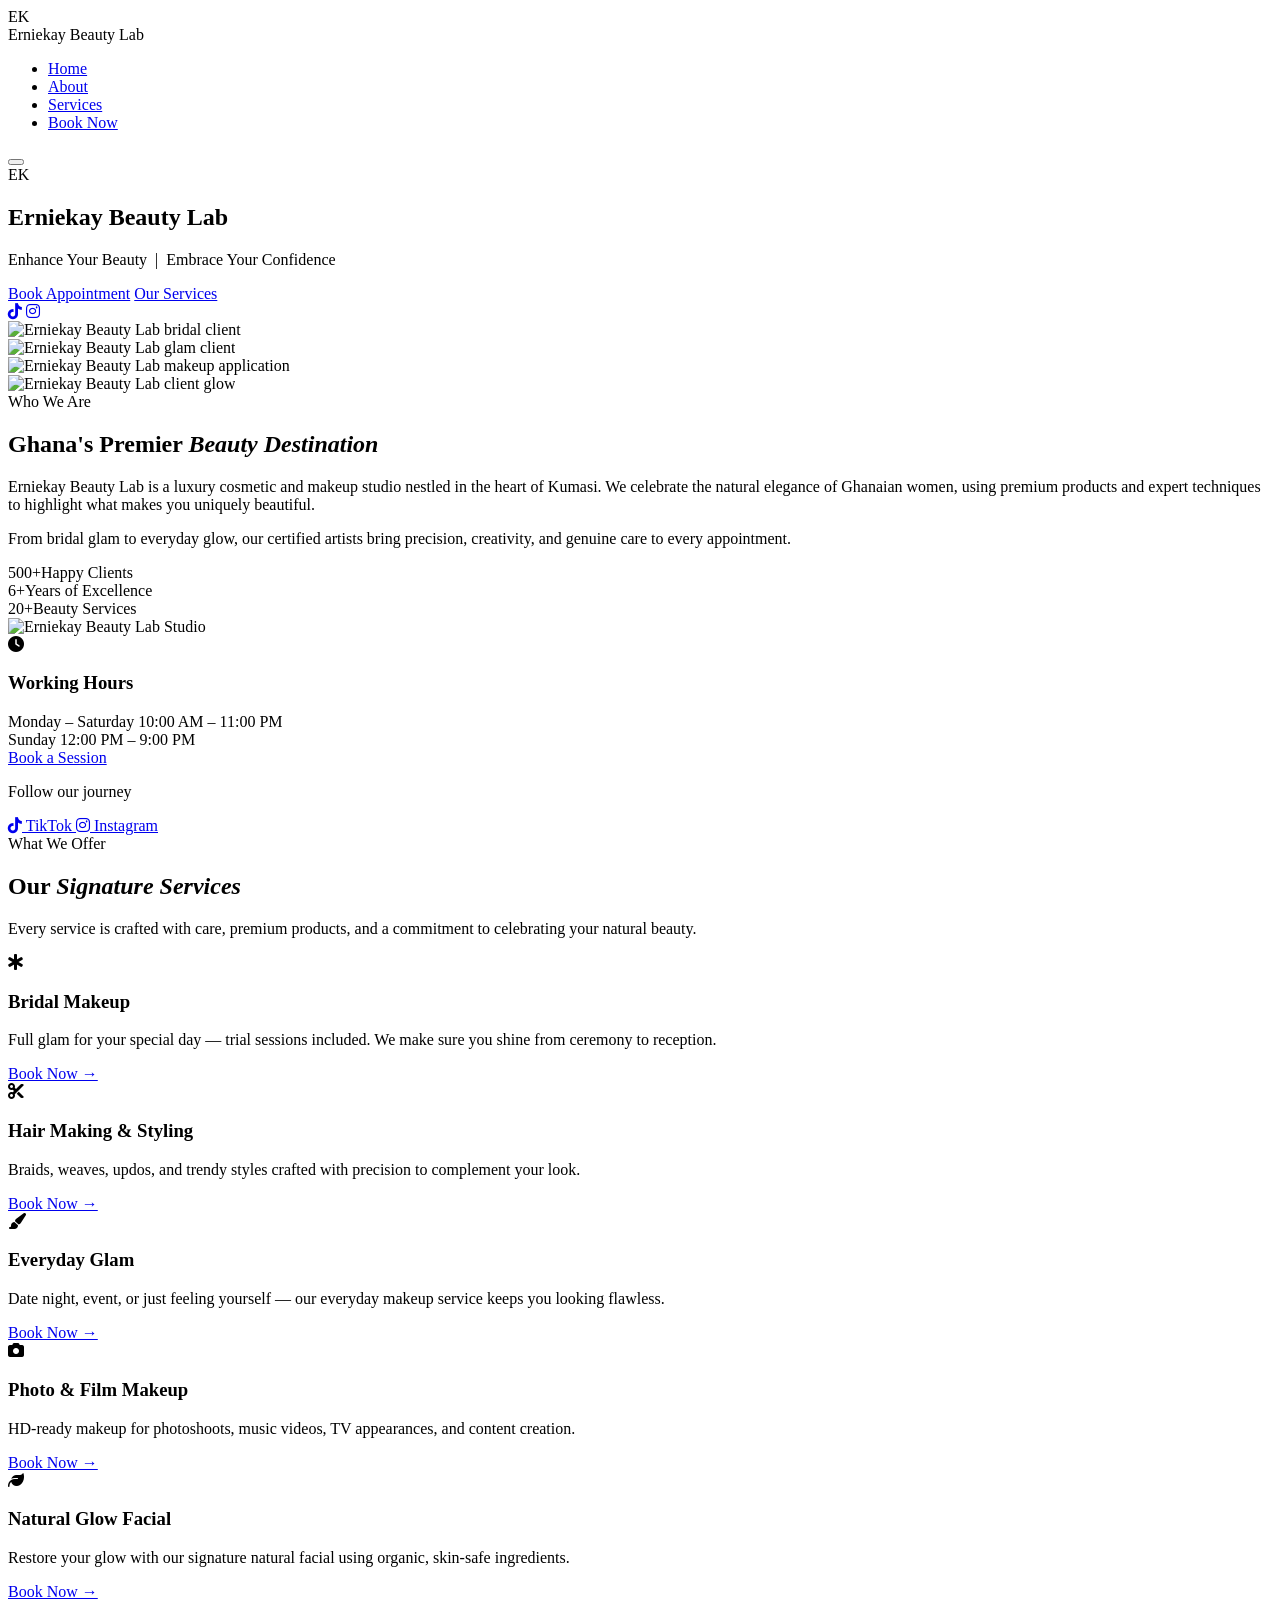
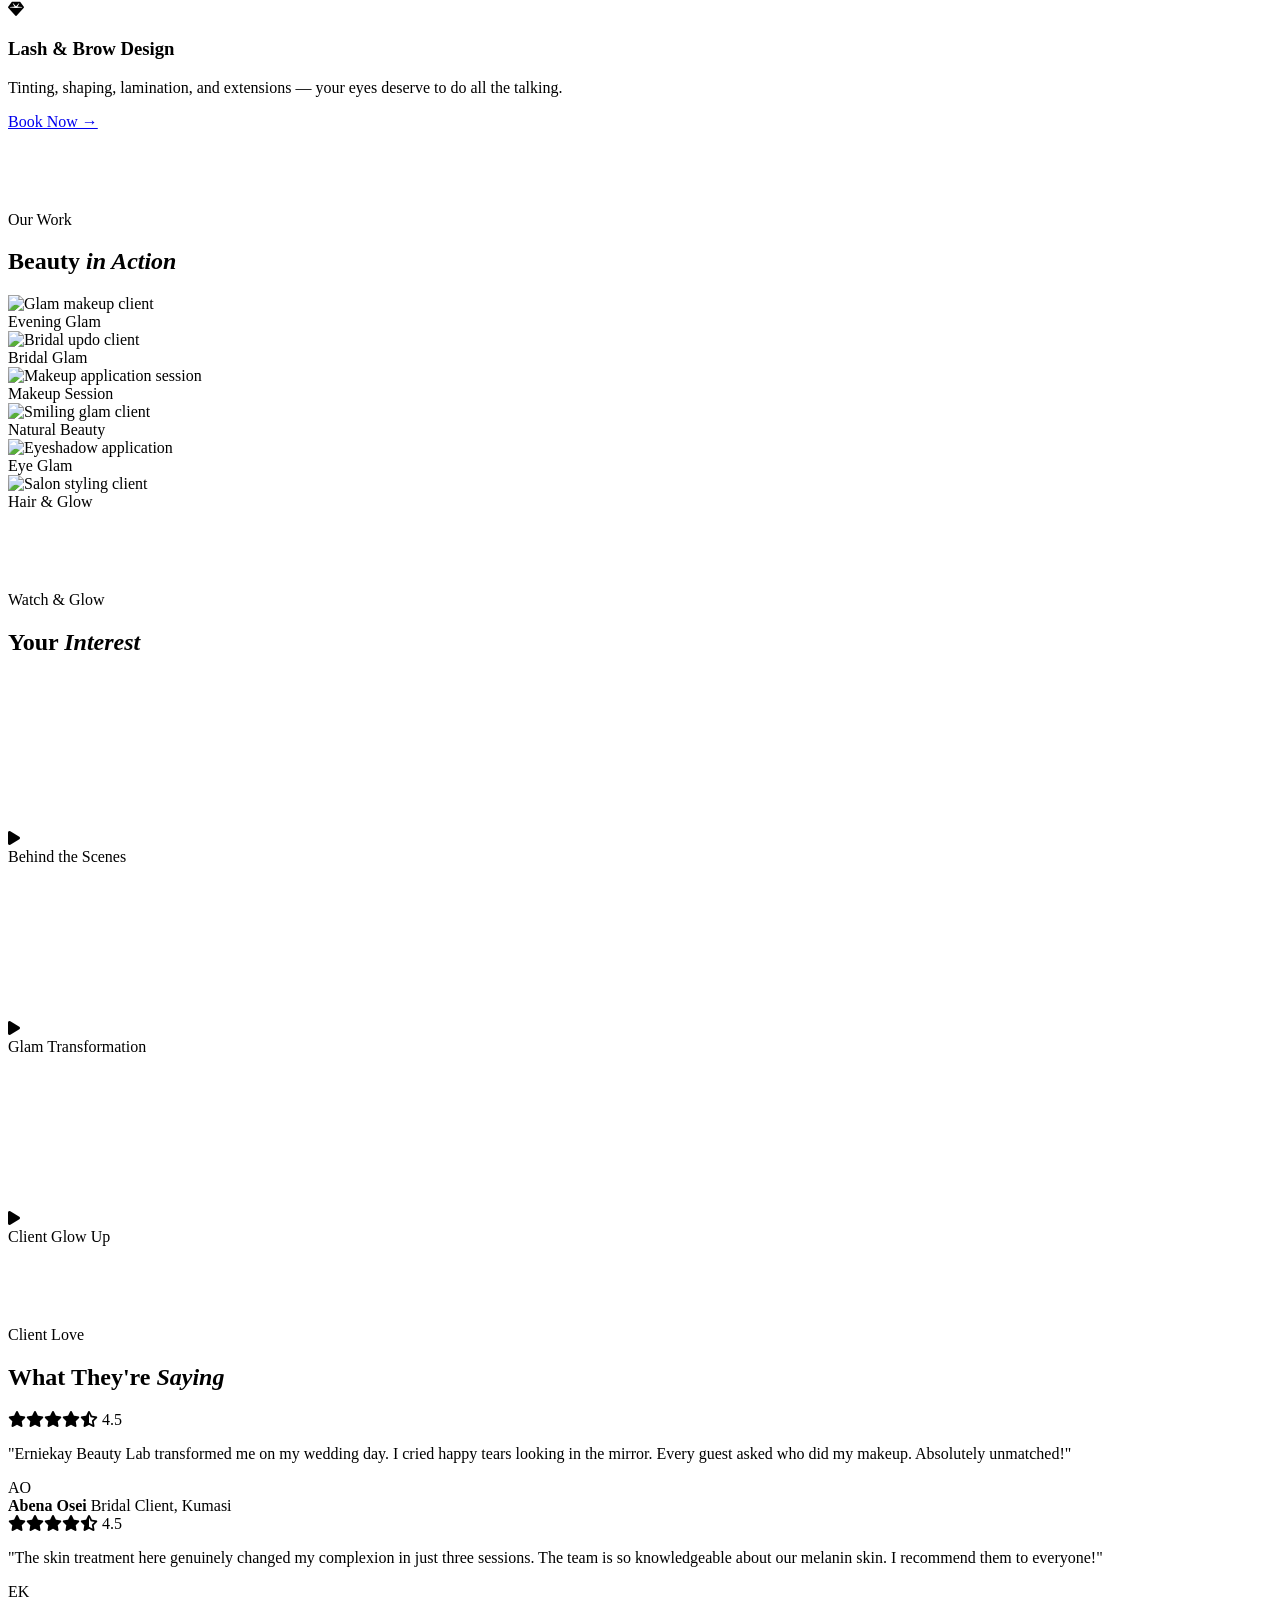
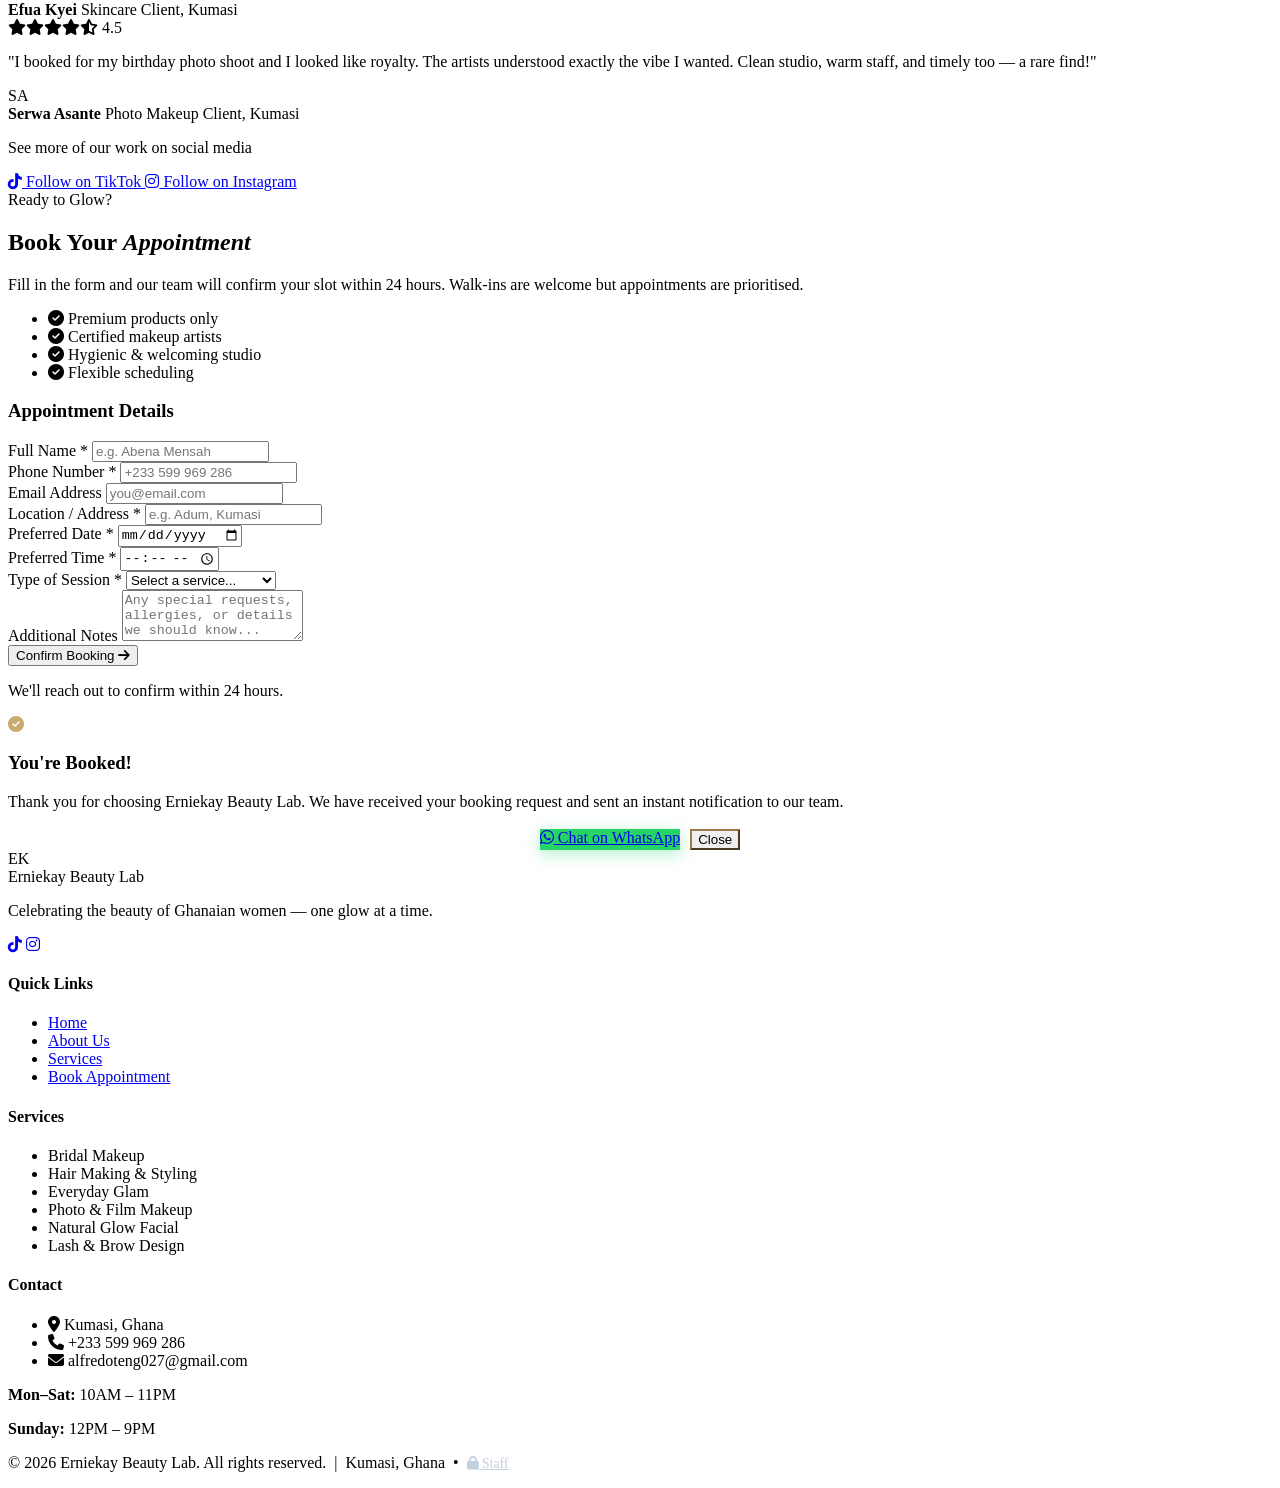
==== index.html @ 1c2215ff "Add index.html" ====
<!DOCTYPE html>
<html lang="en">
<head>
  <meta charset="UTF-8" />
  <meta name="viewport" content="width=device-width, initial-scale=1.0"/>
  <title>Erniekay Beauty Lab – Kumasi, Ghana</title>
  <link rel="stylesheet" href="style.css?v=2.0"/>
  <link href="https://fonts.googleapis.com/css2?family=Cormorant+Garamond:ital,wght@0,300;0,400;0,600;1,300;1,400&family=DM+Sans:wght@300;400;500&family=Playfair+Display:ital,wght@0,700;1,600&display=swap" rel="stylesheet"/>
  <link rel="stylesheet" href="https://cdnjs.cloudflare.com/ajax/libs/font-awesome/6.5.0/css/all.min.css"/>
</head>
<body>

<!-- ===== NAV ===== -->
<nav class="navbar" id="navbar">
  <div class="nav-logo">
    <div class="logo-mark">
      <div class="pb-logo-sm">
        <div class="pb-leaves-sm">
          <span class="leaf-sm l1"></span>
          <span class="leaf-sm l2"></span>
          <span class="leaf-sm l3"></span>
        </div>
        <div class="pb-letters-sm">
          <span class="pb-p">E</span><span class="pb-b">K</span>
        </div>
      </div>
    </div>
    <span>Erniekay Beauty Lab</span>
  </div>
  <ul class="nav-links">
    <li><a href="#home" class="nav-link active">Home</a></li>
    <li><a href="#about" class="nav-link">About</a></li>
    <li><a href="#services" class="nav-link">Services</a></li>
    <li><a href="#booking" class="nav-link nav-cta">Book Now</a></li>
  </ul>
  <button class="hamburger" id="hamburger" aria-label="Menu">
    <span></span><span></span><span></span>
  </button>
</nav>

<!-- ===== HOME ===== -->
<section class="hero" id="home">
  <div class="hero-bg-shapes">
    <div class="shape shape1"></div>
    <div class="shape shape2"></div>
    <div class="shape shape3"></div>
  </div>
  <div class="hero-content">
    <div class="hero-logo-block">
      <div class="hero-logo-mark">
        <div class="pb-logo-lg">
          <div class="pb-leaves-lg">
            <span class="leaf-lg l1"></span>
            <span class="leaf-lg l2"></span>
            <span class="leaf-lg l3"></span>
          </div>
          <div class="pb-letters-lg">
            <span class="pb-p-lg">E</span><span class="pb-b-lg">K</span>
          </div>
        </div>
      </div>
      <h1 class="hero-title">Erniekay Beauty Lab</h1>
      <p class="hero-tagline">Enhance Your Beauty &nbsp;|&nbsp; Embrace Your Confidence</p>
    </div>
    <div class="hero-actions">
      <a href="#booking" class="btn-primary">Book Appointment</a>
      <a href="#services" class="btn-outline">Our Services</a>
    </div>
    <div class="hero-social">
      <a href="https://www.tiktok.com/@erniekay_splendor" target="_blank" class="social-icon" aria-label="TikTok"><i class="fab fa-tiktok"></i></a>
      <a href="https://www.instagram.com/erniekay_splendor/" target="_blank" class="social-icon" aria-label="Instagram"><i class="fab fa-instagram"></i></a>
    </div>
  </div>

  <!-- Women Gallery Strip -->
  <div class="hero-gallery">
    <div class="gallery-item g1">
      <img src="images/hero1.jpg" alt="Erniekay Beauty Lab bridal client"/>
      <div class="gallery-glow"></div>
    </div>
    <div class="gallery-item g2">
      <img src="images/hero4.jpg" alt="Erniekay Beauty Lab glam client"/>
      <div class="gallery-glow"></div>
    </div>
    <div class="gallery-item g3">
      <img src="images/hero2.jpg" alt="Erniekay Beauty Lab makeup application"/>
      <div class="gallery-glow"></div>
    </div>
    <div class="gallery-item g4">
      <img src="images/hero3.jpg" alt="Erniekay Beauty Lab client glow"/>
      <div class="gallery-glow"></div>
    </div>
  </div>
</section>

<!-- ===== ABOUT INTRO STRIP ===== -->
<section class="about-strip" id="about">
  <div class="container">
    <div class="about-grid">
      <div class="about-text">
        <span class="eyebrow">Who We Are</span>
        <h2>Ghana's Premier <em>Beauty Destination</em></h2>
        <p>Erniekay Beauty Lab is a luxury cosmetic and makeup studio nestled in the heart of Kumasi. We celebrate the natural elegance of Ghanaian women, using premium products and expert techniques to highlight what makes you uniquely beautiful.</p>
        <p>From bridal glam to everyday glow, our certified artists bring precision, creativity, and genuine care to every appointment.</p>
        <div class="about-stats">
          <div class="stat"><span class="stat-num">500+</span><span class="stat-label">Happy Clients</span></div>
          <div class="stat"><span class="stat-num">6+</span><span class="stat-label">Years of Excellence</span></div>
          <div class="stat"><span class="stat-num">20+</span><span class="stat-label">Beauty Services</span></div>
        </div>
      </div>
      <div class="about-image-col">
        <div class="about-img-wrap">
          <img src="images/about-studio.jpg" alt="Erniekay Beauty Lab Studio"/>
          <div class="about-img-accent"></div>
        </div>
      </div>
    </div>

    <!-- Working Hours -->
    <div class="hours-card">
      <div class="hours-icon"><i class="fas fa-clock"></i></div>
      <h3>Working Hours</h3>
      <div class="hours-grid">
        <div class="hours-row">
          <span class="day">Monday – Saturday</span>
          <span class="dots"></span>
          <span class="time">10:00 AM – 11:00 PM</span>
        </div>
        <div class="hours-row">
          <span class="day">Sunday</span>
          <span class="dots"></span>
          <span class="time">12:00 PM – 9:00 PM</span>
        </div>
      </div>
      <a href="#booking" class="btn-primary">Book a Session</a>
    </div>

    <!-- Social Media About -->
    <div class="social-about">
      <p>Follow our journey</p>
      <div class="social-links-about">
        <a href="https://www.tiktok.com/@erniekay_splendor" target="_blank" class="social-pill tiktok">
          <i class="fab fa-tiktok"></i> TikTok
        </a>
        <a href="https://www.instagram.com/erniekay_splendor/" target="_blank" class="social-pill instagram">
          <i class="fab fa-instagram"></i> Instagram
        </a>
      </div>
    </div>
  </div>
</section>

<!-- ===== SERVICES ===== -->
<section class="services-section" id="services">
  <div class="container">
    <div class="section-header">
      <span class="eyebrow">What We Offer</span>
      <h2>Our <em>Signature Services</em></h2>
      <p>Every service is crafted with care, premium products, and a commitment to celebrating your natural beauty.</p>
    </div>

    <div class="services-grid">
      <div class="service-card">
        <div class="service-icon"><i class="fas fa-star-of-life"></i></div>
        <h3>Bridal Makeup</h3>
        <p>Full glam for your special day — trial sessions included. We make sure you shine from ceremony to reception.</p>
        <a href="#booking" class="service-link">Book Now →</a>
      </div>
      <div class="service-card">
        <div class="service-icon"><i class="fas fa-cut"></i></div>
        <h3>Hair Making & Styling</h3>
        <p>Braids, weaves, updos, and trendy styles crafted with precision to complement your look.</p>
        <a href="#booking" class="service-link">Book Now →</a>
      </div>
      <div class="service-card">
        <div class="service-icon"><i class="fas fa-paint-brush"></i></div>
        <h3>Everyday Glam</h3>
        <p>Date night, event, or just feeling yourself — our everyday makeup service keeps you looking flawless.</p>
        <a href="#booking" class="service-link">Book Now →</a>
      </div>
      <div class="service-card">
        <div class="service-icon"><i class="fas fa-camera"></i></div>
        <h3>Photo & Film Makeup</h3>
        <p>HD-ready makeup for photoshoots, music videos, TV appearances, and content creation.</p>
        <a href="#booking" class="service-link">Book Now →</a>
      </div>
      <div class="service-card">
        <div class="service-icon"><i class="fas fa-leaf"></i></div>
        <h3>Natural Glow Facial</h3>
        <p>Restore your glow with our signature natural facial using organic, skin-safe ingredients.</p>
        <a href="#booking" class="service-link">Book Now →</a>
      </div>
      <div class="service-card">
        <div class="service-icon"><i class="fas fa-gem"></i></div>
        <h3>Lash & Brow Design</h3>
        <p>Tinting, shaping, lamination, and extensions — your eyes deserve to do all the talking.</p>
        <a href="#booking" class="service-link">Book Now →</a>
      </div>
    </div>

    <!-- Gallery -->
    <div class="section-header" style="margin-top:80px">
      <span class="eyebrow">Our Work</span>
      <h2>Beauty <em>in Action</em></h2>
    </div>
    <div class="gallery-grid">
      <div class="gallery-card">
        <img src="images/gallery1.jpg" alt="Glam makeup client"/>
        <div class="gallery-overlay"><span>Evening Glam</span></div>
      </div>
      <div class="gallery-card">
        <img src="images/gallery2.jpg" alt="Bridal updo client"/>
        <div class="gallery-overlay"><span>Bridal Glam</span></div>
      </div>
      <div class="gallery-card">
        <img src="images/gallery3.jpg" alt="Makeup application session"/>
        <div class="gallery-overlay"><span>Makeup Session</span></div>
      </div>
      <div class="gallery-card">
        <img src="images/gallery4.jpg" alt="Smiling glam client"/>
        <div class="gallery-overlay"><span>Natural Beauty</span></div>
      </div>
      <div class="gallery-card">
        <img src="images/gallery5.jpg" alt="Eyeshadow application"/>
        <div class="gallery-overlay"><span>Eye Glam</span></div>
      </div>
      <div class="gallery-card">
        <img src="images/gallery6.jpg" alt="Salon styling client"/>
        <div class="gallery-overlay"><span>Hair & Glow</span></div>
      </div>
    </div>

    <!-- Video Gallery -->
    <div class="section-header" style="margin-top:80px">
      <span class="eyebrow">Watch & Glow</span>
      <h2>Your <em>Interest</em></h2>
    </div>
    <div class="video-gallery-grid">
      <div class="gallery-card gallery-video-card">
        <video src="videos/video1.mp4" muted loop playsinline preload="metadata"></video>
        <div class="play-button"><i class="fas fa-play"></i></div>
        <div class="gallery-overlay"><span>Behind the Scenes</span></div>
      </div>
      <div class="gallery-card gallery-video-card">
        <video src="videos/video2.mp4" muted loop playsinline preload="metadata"></video>
        <div class="play-button"><i class="fas fa-play"></i></div>
        <div class="gallery-overlay"><span>Glam Transformation</span></div>
      </div>
      <div class="gallery-card gallery-video-card">
        <video src="videos/video3.mp4" muted loop playsinline preload="metadata"></video>
        <div class="play-button"><i class="fas fa-play"></i></div>
        <div class="gallery-overlay"><span>Client Glow Up</span></div>
      </div>
    </div>


    <!-- Reviews -->
    <div class="section-header" style="margin-top:80px">
      <span class="eyebrow">Client Love</span>
      <h2>What They're <em>Saying</em></h2>
    </div>
    <div class="reviews-grid">
      <div class="review-card">
        <div class="review-stars">
          <i class="fas fa-star"></i><i class="fas fa-star"></i><i class="fas fa-star"></i><i class="fas fa-star"></i><i class="fas fa-star-half-alt"></i>
          <span class="rating-num">4.5</span>
        </div>
        <p class="review-text">"Erniekay Beauty Lab transformed me on my wedding day. I cried happy tears looking in the mirror. Every guest asked who did my makeup. Absolutely unmatched!"</p>
        <div class="reviewer">
          <div class="reviewer-avatar">AO</div>
          <div>
            <strong>Abena Osei</strong>
            <span>Bridal Client, Kumasi</span>
          </div>
        </div>
      </div>
      <div class="review-card">
        <div class="review-stars">
          <i class="fas fa-star"></i><i class="fas fa-star"></i><i class="fas fa-star"></i><i class="fas fa-star"></i><i class="fas fa-star-half-alt"></i>
          <span class="rating-num">4.5</span>
        </div>
        <p class="review-text">"The skin treatment here genuinely changed my complexion in just three sessions. The team is so knowledgeable about our melanin skin. I recommend them to everyone!"</p>
        <div class="reviewer">
          <div class="reviewer-avatar">EK</div>
          <div>
            <strong>Efua Kyei</strong>
            <span>Skincare Client, Kumasi</span>
          </div>
        </div>
      </div>
      <div class="review-card">
        <div class="review-stars">
          <i class="fas fa-star"></i><i class="fas fa-star"></i><i class="fas fa-star"></i><i class="fas fa-star"></i><i class="fas fa-star-half-alt"></i>
          <span class="rating-num">4.5</span>
        </div>
        <p class="review-text">"I booked for my birthday photo shoot and I looked like royalty. The artists understood exactly the vibe I wanted. Clean studio, warm staff, and timely too — a rare find!"</p>
        <div class="reviewer">
          <div class="reviewer-avatar">SA</div>
          <div>
            <strong>Serwa Asante</strong>
            <span>Photo Makeup Client, Kumasi</span>
          </div>
        </div>
      </div>
    </div>

    <!-- Social CTA in services -->
    <div class="services-social-cta">
      <p>See more of our work on social media</p>
      <div class="social-links-about">
        <a href="https://www.tiktok.com/@erniekay_splendor" target="_blank" class="social-pill tiktok">
          <i class="fab fa-tiktok"></i> Follow on TikTok
        </a>
        <a href="https://www.instagram.com/erniekay_splendor/" target="_blank" class="social-pill instagram">
          <i class="fab fa-instagram"></i> Follow on Instagram
        </a>
      </div>
    </div>
  </div>
</section>

<!-- ===== BOOKING ===== -->
<section class="booking-section" id="booking">
  <div class="container">
    <div class="booking-wrap">
      <div class="booking-info">
        <span class="eyebrow light">Ready to Glow?</span>
        <h2>Book Your <em>Appointment</em></h2>
        <p>Fill in the form and our team will confirm your slot within 24 hours. Walk-ins are welcome but appointments are prioritised.</p>
        <ul class="booking-perks">
          <li><i class="fas fa-check-circle"></i> Premium products only</li>
          <li><i class="fas fa-check-circle"></i> Certified makeup artists</li>
          <li><i class="fas fa-check-circle"></i> Hygienic & welcoming studio</li>
          <li><i class="fas fa-check-circle"></i> Flexible scheduling</li>
        </ul>
      </div>
      <form class="booking-form" id="bookingForm">
        <h3>Appointment Details</h3>

        <div class="form-group">
          <label for="fullName">Full Name <span class="req">*</span></label>
          <input type="text" id="fullName" name="fullName" placeholder="e.g. Abena Mensah" required/>
        </div>

        <div class="form-row">
          <div class="form-group">
            <label for="phone">Phone Number <span class="req">*</span></label>
            <input type="tel" id="phone" name="phone" placeholder="+233 599 969 286" required/>
          </div>
          <div class="form-group">
            <label for="email">Email Address</label>
            <input type="email" id="email" name="email" placeholder="you@email.com"/>
          </div>
        </div>

        <div class="form-group">
          <label for="address">Location / Address <span class="req">*</span></label>
          <input type="text" id="address" name="address" placeholder="e.g. Adum, Kumasi" required/>
        </div>

        <div class="form-row">
          <div class="form-group">
            <label for="date">Preferred Date <span class="req">*</span></label>
            <input type="date" id="date" name="date" required/>
          </div>
          <div class="form-group">
            <label for="time">Preferred Time <span class="req">*</span></label>
            <input type="time" id="time" name="time" required/>
          </div>
        </div>

        <div class="form-group">
          <label for="session">Type of Session <span class="req">*</span></label>
          <select id="session" name="session" required>
            <option value="" disabled selected>Select a service...</option>
            <option value="bridal">Bridal Makeup</option>
            <option value="hair">Hair Making & Styling</option>
            <option value="everyday">Everyday Glam</option>
            <option value="photo">Photo & Film Makeup</option>
            <option value="natural">Natural Glow Facial</option>
            <option value="lash">Lash & Brow Design</option>
            <option value="other">Other / Consultation</option>
          </select>
        </div>

        <div class="form-group">
          <label for="notes">Additional Notes</label>
          <textarea id="notes" name="notes" rows="3" placeholder="Any special requests, allergies, or details we should know..."></textarea>
        </div>

        <button type="submit" class="btn-primary full-width">Confirm Booking <i class="fas fa-arrow-right"></i></button>
        <p class="form-note">We'll reach out to confirm within 24 hours.</p>
      </form>
    </div>
  </div>
</section>

<!-- ===== SUCCESS MODAL ===== -->
<div class="modal-overlay" id="modalOverlay">
  <div class="modal">
    <div class="modal-icon"><i class="fas fa-check-circle" style="color: #C9A96E;"></i></div>
    <h3>You're Booked!</h3>
    <p id="modalBookingMsg">Thank you for choosing Erniekay Beauty Lab. We have received your booking request and sent an instant notification to our team.</p>
    <div id="modalBookingDetails" style="background: rgba(201,169,110,0.1); border: 1px solid rgba(201,169,110,0.3); border-radius: 8px; padding: 12px; margin: 16px 0; font-size: 0.88rem; text-align: left; display: none;"></div>
    <div style="display: flex; gap: 10px; justify-content: center; flex-wrap: wrap; margin-top: 18px;">
      <a id="modalWhatsAppBtn" href="#" target="_blank" class="btn-primary" style="background: #25D366; box-shadow: 0 4px 16px rgba(37,211,102,0.35);">
        <i class="fab fa-whatsapp"></i> Chat on WhatsApp
      </a>
      <button class="btn-outline" onclick="closeModal()" style="border-color: #A0784A; color: var(--dark);">Close</button>
    </div>
  </div>
</div>

<!-- ===== FOOTER ===== -->
<footer class="footer">
  <div class="container">
    <div class="footer-grid">
      <div class="footer-brand">
        <div class="footer-logo">
          <div class="pb-logo-sm pb-logo-footer">
            <div class="pb-leaves-sm">
              <span class="leaf-sm l1"></span>
              <span class="leaf-sm l2"></span>
              <span class="leaf-sm l3"></span>
            </div>
            <div class="pb-letters-sm">
              <span class="pb-p">E</span><span class="pb-b">K</span>
            </div>
          </div>
          <span>Erniekay Beauty Lab</span>
        </div>
        <p>Celebrating the beauty of Ghanaian women — one glow at a time.</p>
        <div class="footer-social">
          <a href="https://www.tiktok.com/@erniekay_splendor" target="_blank" aria-label="TikTok"><i class="fab fa-tiktok"></i></a>
          <a href="https://www.instagram.com/erniekay_splendor/" target="_blank" aria-label="Instagram"><i class="fab fa-instagram"></i></a>
        </div>
      </div>
      <div class="footer-col">
        <h4>Quick Links</h4>
        <ul>
          <li><a href="#home">Home</a></li>
          <li><a href="#about">About Us</a></li>
          <li><a href="#services">Services</a></li>
          <li><a href="#booking">Book Appointment</a></li>
        </ul>
      </div>
      <div class="footer-col">
        <h4>Services</h4>
        <ul>
          <li>Bridal Makeup</li>
          <li>Hair Making & Styling</li>
          <li>Everyday Glam</li>
          <li>Photo & Film Makeup</li>
          <li>Natural Glow Facial</li>
          <li>Lash & Brow Design</li>
        </ul>
      </div>
      <div class="footer-col">
        <h4>Contact</h4>
        <ul>
          <li><i class="fas fa-map-marker-alt"></i> Kumasi, Ghana</li>
          <li><i class="fas fa-phone"></i> +233 599 969 286</li>
          <li><i class="fas fa-envelope"></i> alfredoteng027@gmail.com</li>
        </ul>
        <div class="footer-hours">
          <p><strong>Mon–Sat:</strong> 10AM – 11PM</p>
          <p><strong>Sunday:</strong> 12PM – 9PM</p>
        </div>
      </div>
    </div>
    <div class="footer-bottom">
      <p>
        &copy; <span id="currentYear">2026</span> Erniekay Beauty Lab. All rights reserved. &nbsp;|&nbsp; Kumasi, Ghana
        &nbsp;&bull;&nbsp; <a href="admin.html" title="Staff Portal" style="color: #9BB0C7; opacity: 0.6; transition: opacity 0.2s; font-size: 0.85em;"><i class="fas fa-lock"></i> Staff</a>
      </p>
    </div>
  </div>
</footer>

<script src="script.js?v=2.0"></script>
</body>
</html>
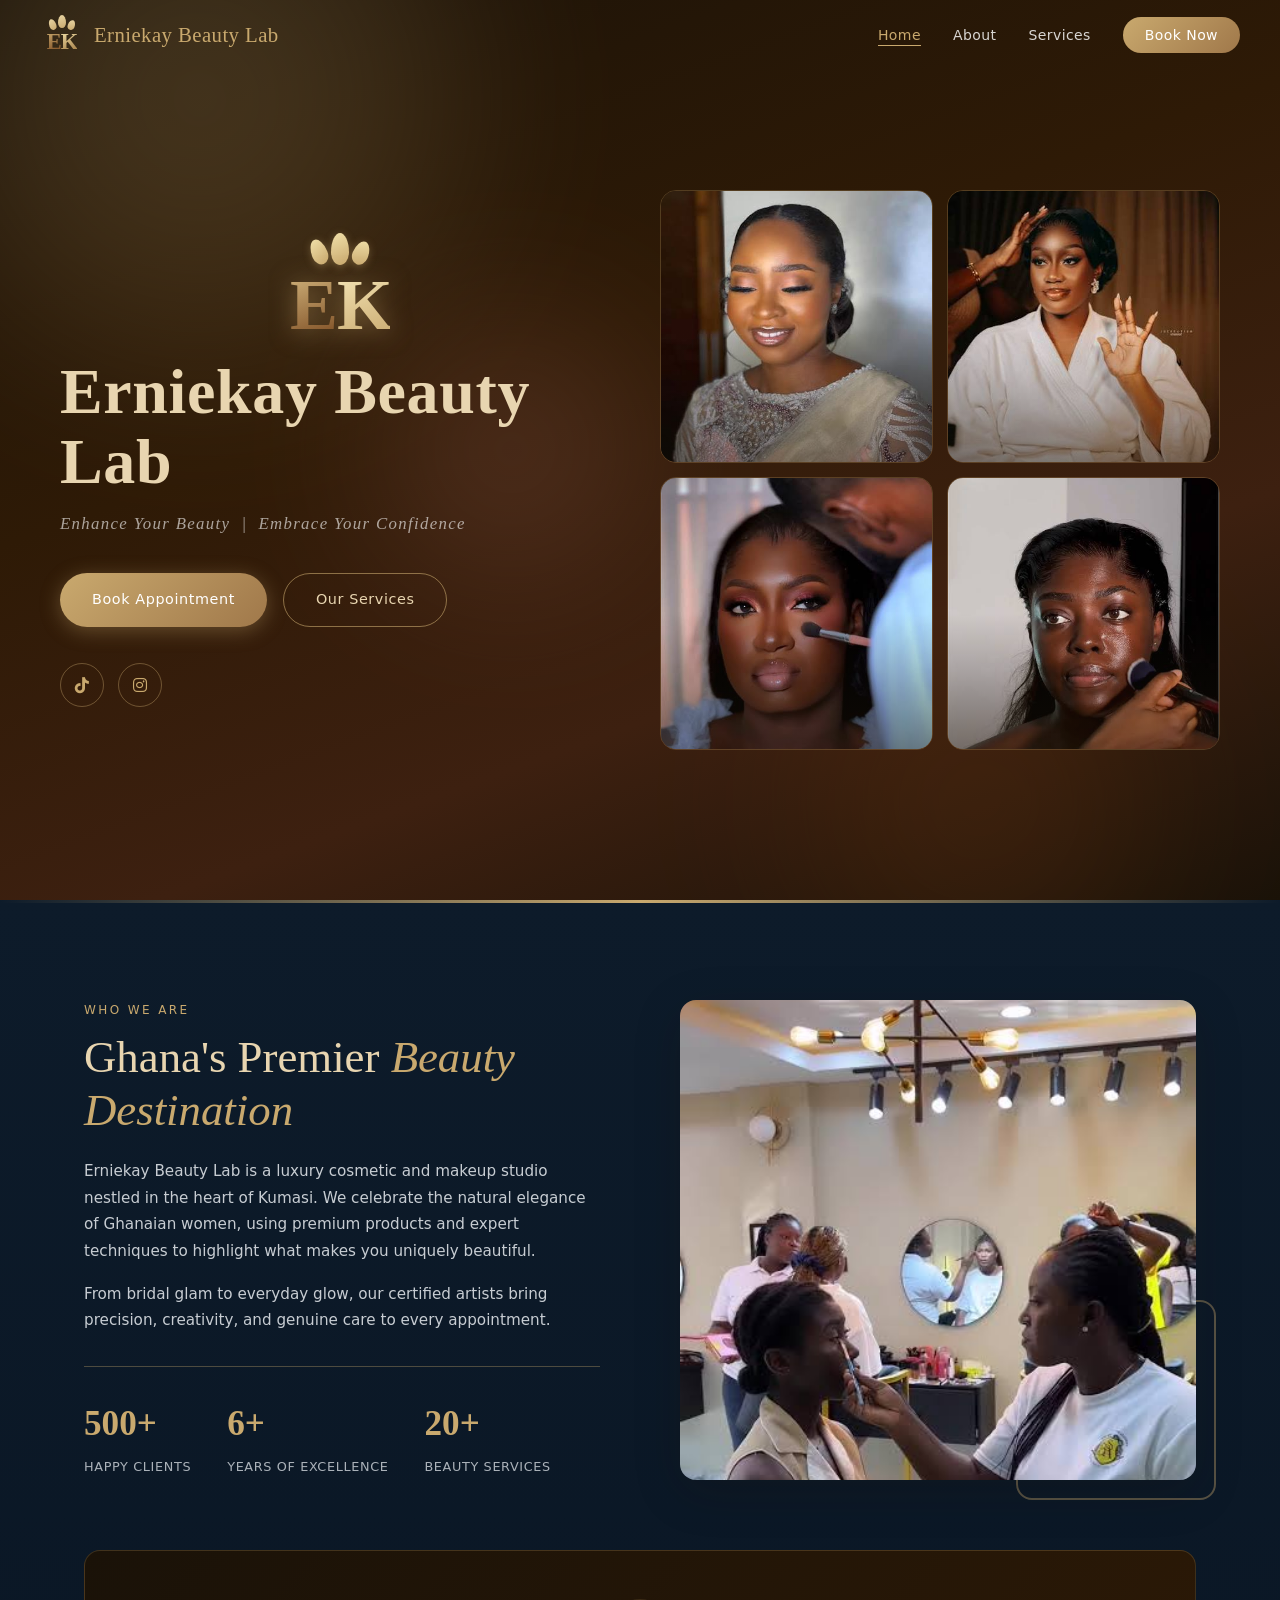
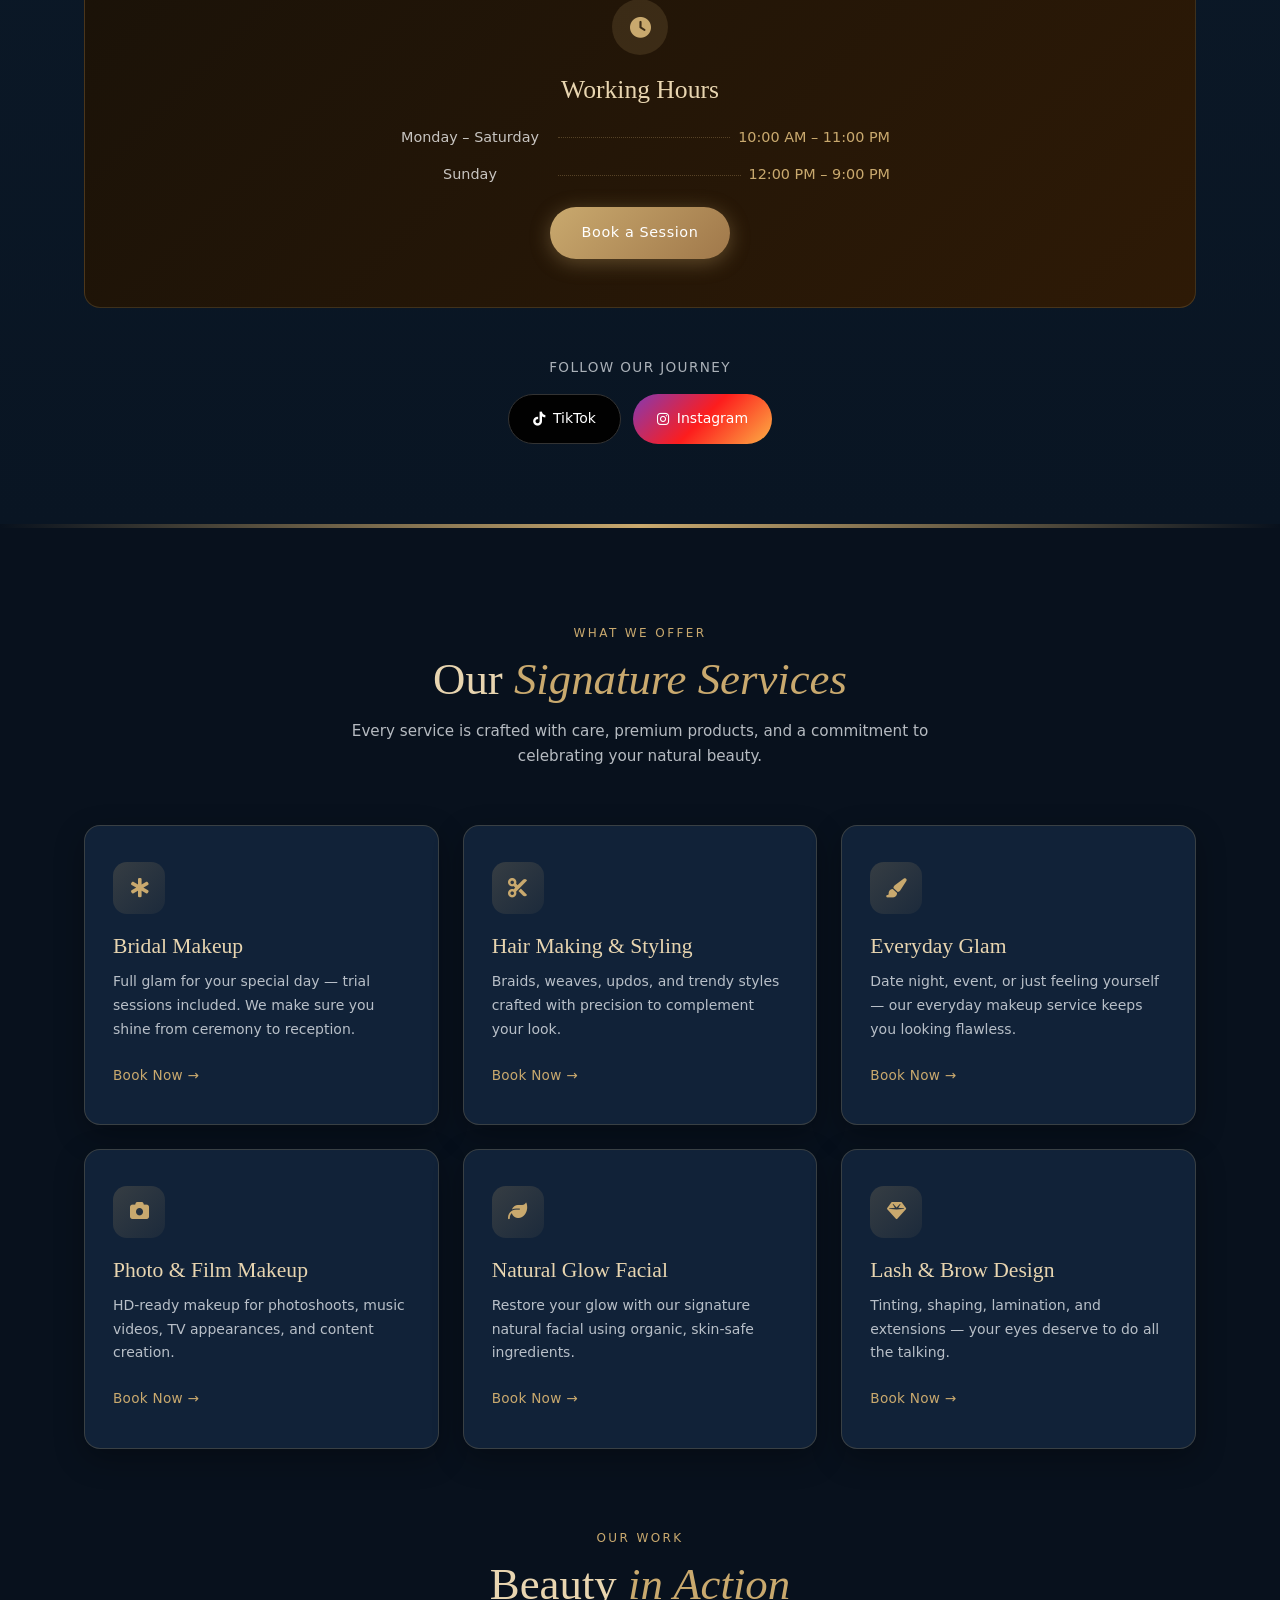
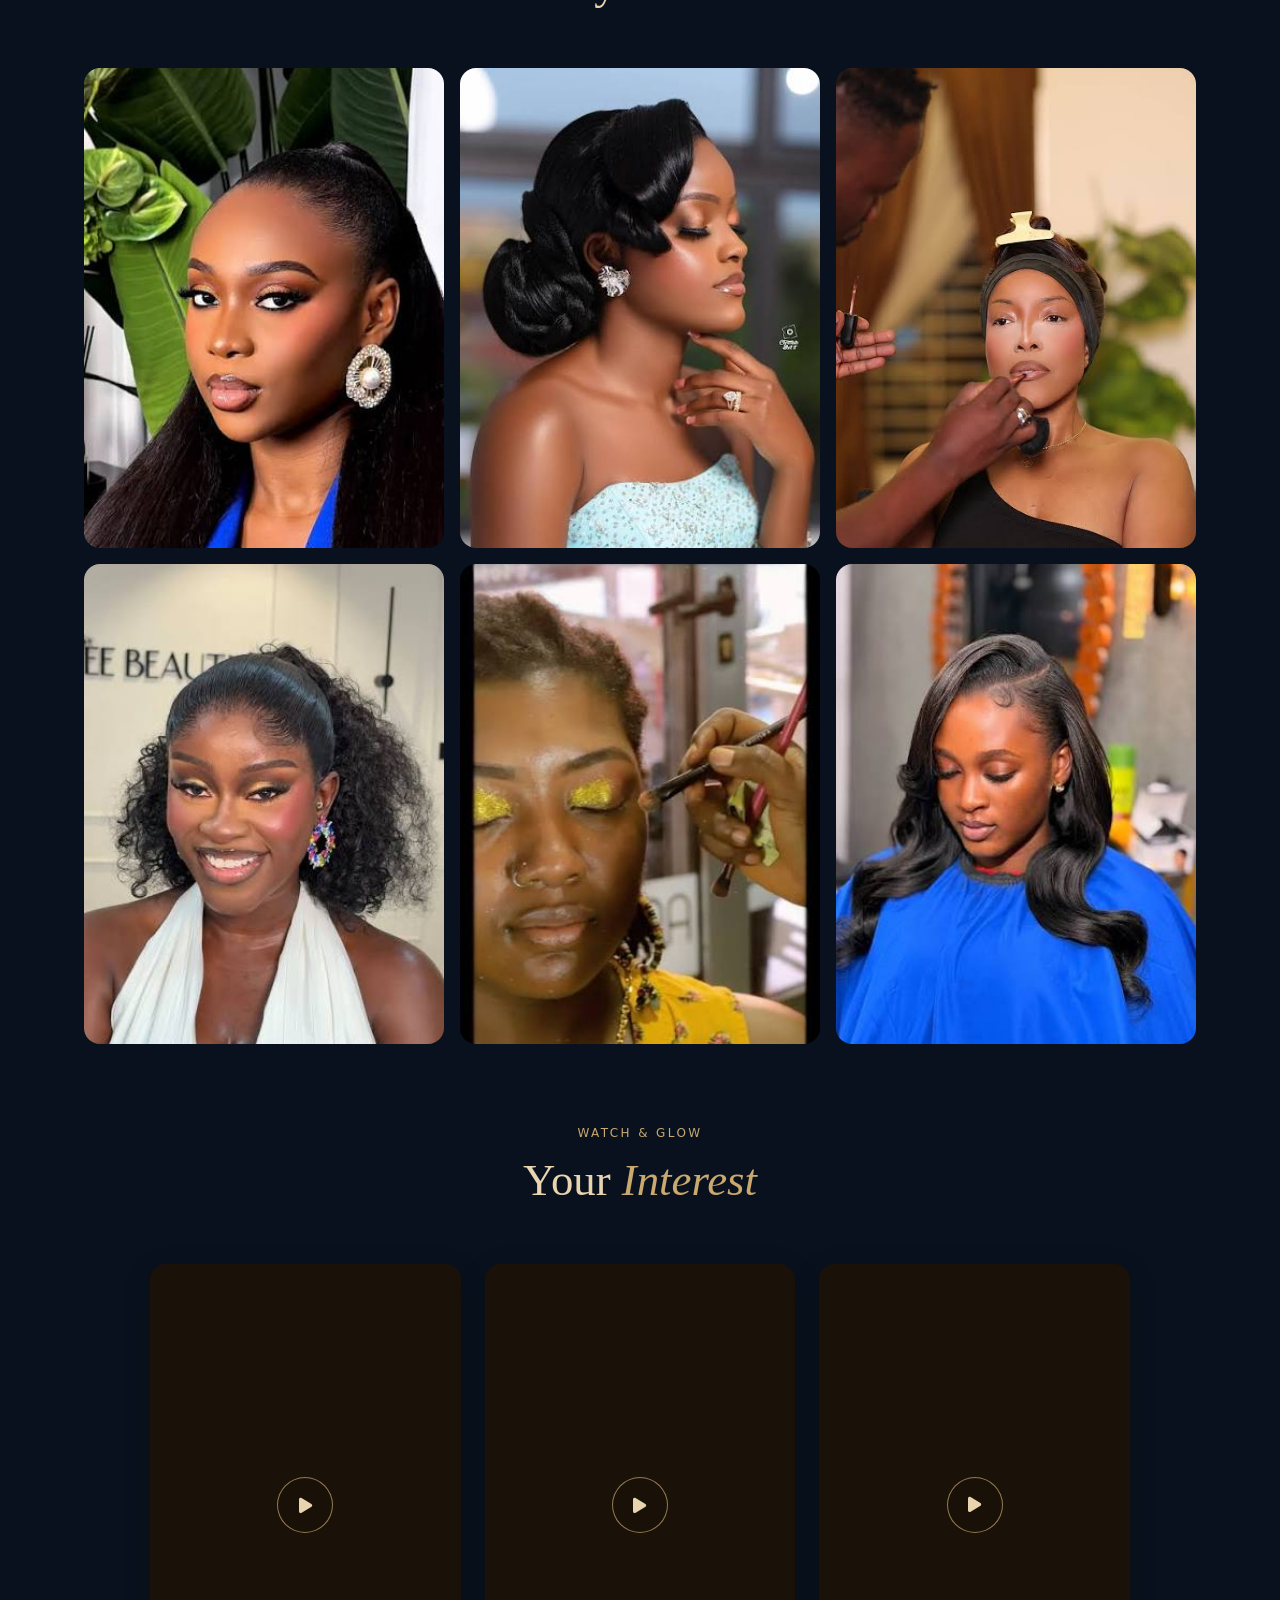
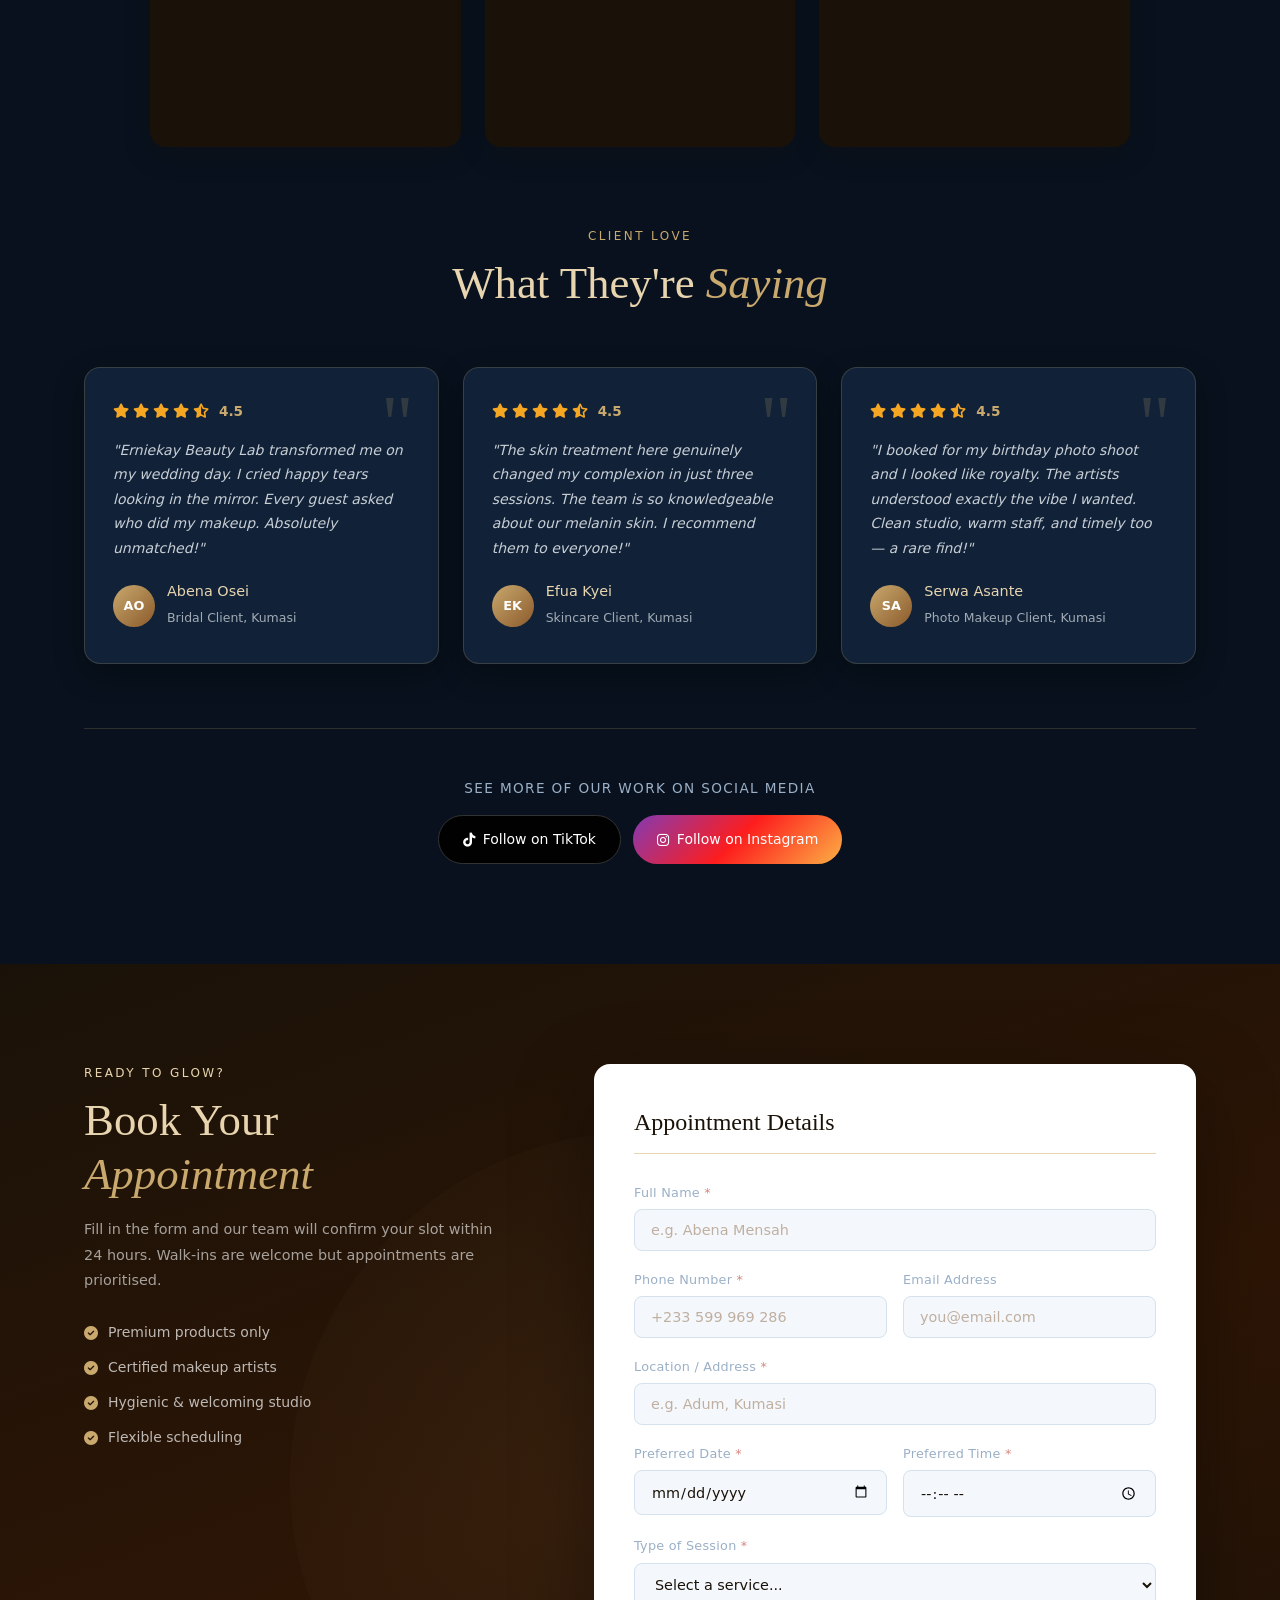
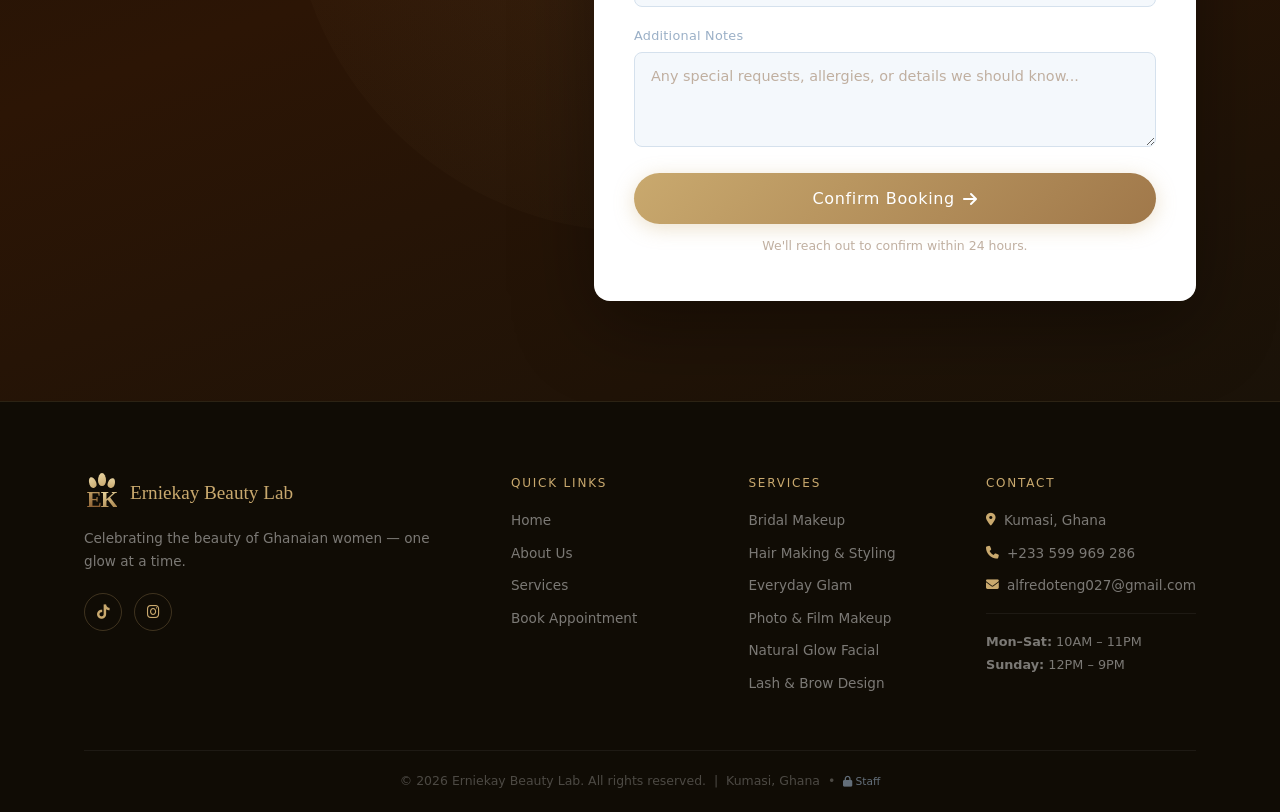
==== commit 9c6f28dd: "Fix endpoint to /api/book in index.html" ====
--- a/index.html
+++ b/index.html
@@ -477,6 +477,6 @@
   </div>
 </footer>
 
-<script src="script.js?v=2.0"></script>
+<script src="script.js?v=2.1"></script>
 </body>
 </html>
--- a/style.css
+++ b/style.css
@@ -0,0 +1,1131 @@
+/* ===== CSS RESET & BASE ===== */
+*, *::before, *::after { box-sizing: border-box; margin: 0; padding: 0; }
+
+:root {
+  --gold: #C9A96E;
+  --gold-light: #E8D5B0;
+  --gold-pale: #FAF5EC;
+  --dark: #1A1208;
+  --dark-mid: #2E1F0A;
+  --brown: #5C3D1E;
+  --cream: #0D1B2A; /* Deep Midnight Navy Blue (Option 2) */
+  --navy-deep: #08111D; /* Deeper midnight navy for alternating section */
+  --navy-card: #112238; /* Card background on navy */
+  --text: #F0F4F8;
+  --text-muted: #9BB0C7;
+  --white: #FFFFFF;
+  --rose: #D4847A;
+
+  --ff-display: 'Playfair Display', Georgia, serif;
+  --ff-heading: 'Cormorant Garamond', Georgia, serif;
+  --ff-body: 'DM Sans', system-ui, sans-serif;
+
+  --radius: 16px;
+  --radius-sm: 8px;
+  --shadow: 0 4px 24px rgba(26,18,8,0.10);
+  --shadow-lg: 0 12px 48px rgba(26,18,8,0.18);
+}
+
+html { scroll-behavior: smooth; }
+
+body {
+  font-family: var(--ff-body);
+  background: var(--cream);
+  color: var(--text);
+  line-height: 1.65;
+  overflow-x: hidden;
+}
+
+img { max-width: 100%; display: block; }
+a { text-decoration: none; color: inherit; }
+ul { list-style: none; }
+
+.container {
+  max-width: 1160px;
+  margin: 0 auto;
+  padding: 0 24px;
+}
+
+/* ===== TYPOGRAPHY ===== */
+h1, h2, h3 { font-family: var(--ff-heading); font-weight: 400; line-height: 1.2; }
+h1 { font-size: clamp(2rem, 5vw, 3.6rem); }
+h2 { font-size: clamp(1.6rem, 3.5vw, 2.8rem); }
+h3 { font-size: 1.35rem; }
+em { font-style: italic; color: var(--gold); }
+
+.eyebrow {
+  display: block;
+  font-family: var(--ff-body);
+  font-size: 0.75rem;
+  letter-spacing: 0.2em;
+  text-transform: uppercase;
+  color: var(--gold);
+  margin-bottom: 10px;
+  font-weight: 500;
+}
+.eyebrow.light { color: var(--gold-light); }
+
+/* ===== BUTTONS ===== */
+.btn-primary {
+  display: inline-flex;
+  align-items: center;
+  gap: 8px;
+  background: linear-gradient(135deg, #C9A96E, #A0784A);
+  color: #fff;
+  padding: 14px 32px;
+  border-radius: 50px;
+  font-family: var(--ff-body);
+  font-size: 0.9rem;
+  font-weight: 500;
+  letter-spacing: 0.04em;
+  border: none;
+  cursor: pointer;
+  transition: transform 0.2s, box-shadow 0.2s, opacity 0.2s;
+  box-shadow: 0 4px 20px rgba(201,169,110,0.35);
+}
+.btn-primary:hover { transform: translateY(-2px); box-shadow: 0 8px 32px rgba(201,169,110,0.45); }
+.btn-primary.full-width { width: 100%; justify-content: center; padding: 16px; font-size: 1rem; }
+
+.btn-outline {
+  display: inline-flex;
+  align-items: center;
+  padding: 14px 32px;
+  border-radius: 50px;
+  border: 1.5px solid rgba(201,169,110,0.6);
+  color: var(--gold-light);
+  font-size: 0.9rem;
+  font-weight: 500;
+  letter-spacing: 0.04em;
+  transition: background 0.2s, color 0.2s, border-color 0.2s;
+}
+.btn-outline:hover { background: rgba(201,169,110,0.12); border-color: var(--gold); color: var(--gold); }
+
+/* ===== NAVBAR ===== */
+.navbar {
+  position: fixed;
+  top: 0; left: 0; right: 0;
+  z-index: 100;
+  display: flex;
+  align-items: center;
+  justify-content: space-between;
+  padding: 16px 40px;
+  background: rgba(26,18,8,0.0);
+  backdrop-filter: blur(0px);
+  transition: background 0.4s, backdrop-filter 0.4s, padding 0.3s;
+}
+.navbar.scrolled {
+  background: rgba(26,18,8,0.92);
+  backdrop-filter: blur(16px);
+  padding: 12px 40px;
+}
+
+.nav-logo {
+  display: flex;
+  align-items: center;
+  gap: 10px;
+  font-family: var(--ff-heading);
+  font-size: 1.3rem;
+  color: var(--gold);
+  letter-spacing: 0.02em;
+}
+.nav-logo svg { width: 36px; height: 36px; }
+
+.nav-links {
+  display: flex;
+  align-items: center;
+  gap: 32px;
+}
+.nav-link {
+  font-size: 0.875rem;
+  color: rgba(255,255,255,0.82);
+  font-weight: 400;
+  letter-spacing: 0.03em;
+  transition: color 0.2s;
+  position: relative;
+}
+.nav-link::after {
+  content: '';
+  position: absolute;
+  bottom: -3px; left: 0;
+  width: 0; height: 1px;
+  background: var(--gold);
+  transition: width 0.3s;
+}
+.nav-link:hover, .nav-link.active { color: var(--gold); }
+.nav-link:hover::after, .nav-link.active::after { width: 100%; }
+
+.nav-cta {
+  background: linear-gradient(135deg, #C9A96E, #A0784A);
+  color: #fff !important;
+  padding: 10px 22px;
+  border-radius: 50px;
+  font-weight: 500;
+}
+.nav-cta::after { display: none; }
+.nav-cta:hover { opacity: 0.9; color: #fff !important; }
+
+.hamburger {
+  display: none;
+  flex-direction: column;
+  gap: 5px;
+  background: none;
+  border: none;
+  cursor: pointer;
+  padding: 4px;
+}
+.hamburger span {
+  display: block;
+  width: 24px;
+  height: 2px;
+  background: var(--gold-light);
+  border-radius: 2px;
+  transition: all 0.3s;
+}
+
+/* ===== HERO ===== */
+.hero {
+  min-height: 100vh;
+  background: linear-gradient(160deg, #1A1208 0%, #2E1A06 40%, #3D2010 70%, #1A1208 100%);
+  position: relative;
+  display: grid;
+  grid-template-columns: 1fr 1fr;
+  align-items: center;
+  overflow: hidden;
+  padding: 100px 60px 60px;
+  gap: 40px;
+}
+
+.hero-bg-shapes {
+  position: absolute;
+  inset: 0;
+  pointer-events: none;
+  overflow: hidden;
+}
+.shape {
+  position: absolute;
+  border-radius: 50%;
+  filter: blur(80px);
+  opacity: 0.25;
+}
+.shape1 {
+  width: 600px; height: 600px;
+  background: radial-gradient(circle, #C9A96E, transparent);
+  top: -200px; left: -100px;
+}
+.shape2 {
+  width: 400px; height: 400px;
+  background: radial-gradient(circle, #8B4513, transparent);
+  bottom: -100px; right: 100px;
+}
+.shape3 {
+  width: 300px; height: 300px;
+  background: radial-gradient(circle, #D4847A, transparent);
+  top: 50%; left: 40%;
+  transform: translate(-50%,-50%);
+}
+
+.hero-content {
+  position: relative;
+  z-index: 2;
+}
+
+.hero-logo-block {
+  margin-bottom: 36px;
+}
+.hero-logo-mark svg {
+  width: 100px;
+  height: 100px;
+  margin-bottom: 16px;
+  filter: drop-shadow(0 0 16px rgba(201,169,110,0.35));
+}
+
+.hero-title {
+  font-family: var(--ff-display);
+  font-size: clamp(2.4rem, 5vw, 4rem);
+  color: var(--gold-light);
+  letter-spacing: 0.01em;
+  line-height: 1.1;
+  font-weight: 700;
+  margin-bottom: 12px;
+}
+
+.hero-tagline {
+  font-family: var(--ff-heading);
+  font-size: 1.05rem;
+  color: rgba(255,255,255,0.6);
+  letter-spacing: 0.08em;
+  font-style: italic;
+}
+
+.hero-actions {
+  display: flex;
+  gap: 16px;
+  flex-wrap: wrap;
+  margin-bottom: 36px;
+}
+
+.hero-social {
+  display: flex;
+  gap: 14px;
+}
+.social-icon {
+  width: 44px; height: 44px;
+  border-radius: 50%;
+  border: 1.5px solid rgba(201,169,110,0.4);
+  display: flex;
+  align-items: center;
+  justify-content: center;
+  color: var(--gold);
+  font-size: 1rem;
+  transition: background 0.2s, border-color 0.2s, transform 0.2s;
+}
+.social-icon:hover {
+  background: var(--gold);
+  color: var(--dark);
+  border-color: var(--gold);
+  transform: scale(1.1);
+}
+
+/* Hero Gallery */
+.hero-gallery {
+  position: relative;
+  z-index: 2;
+  display: grid;
+  grid-template-columns: 1fr 1fr;
+  grid-template-rows: 1fr 1fr;
+  gap: 14px;
+  height: 560px;
+}
+.gallery-item {
+  border-radius: var(--radius);
+  overflow: hidden;
+  position: relative;
+  border: 1px solid rgba(201,169,110,0.25);
+}
+.gallery-item img {
+  width: 100%;
+  height: 100%;
+  object-fit: cover;
+  object-position: center 18%;
+  transition: transform 0.6s ease;
+}
+.gallery-item:hover img { transform: scale(1.05); }
+.gallery-glow {
+  position: absolute;
+  inset: 0;
+  background: linear-gradient(to top, rgba(26,18,8,0.5) 0%, transparent 50%);
+  pointer-events: none;
+}
+.gallery-item.featured {
+  border: 2px solid rgba(201,169,110,0.4);
+}
+
+/* ===== ABOUT STRIP ===== */
+.about-strip {
+  padding: 100px 0 80px;
+  background: linear-gradient(180deg, #0D1B2A 0%, #091523 100%);
+  position: relative;
+}
+.about-strip::before {
+  content: '';
+  position: absolute;
+  top: 0; left: 0; right: 0;
+  height: 3px;
+  background: linear-gradient(90deg, transparent, var(--gold), transparent);
+}
+.about-grid {
+  display: grid;
+  grid-template-columns: 1fr 1fr;
+  gap: 80px;
+  align-items: center;
+  margin-bottom: 70px;
+}
+.about-text h2 {
+  margin-bottom: 20px;
+  color: var(--gold-light);
+}
+.about-text p {
+  color: rgba(240, 244, 248, 0.82);
+  margin-bottom: 16px;
+  font-size: 0.95rem;
+  line-height: 1.75;
+}
+.about-stats {
+  display: flex;
+  gap: 36px;
+  margin-top: 32px;
+  padding-top: 28px;
+  border-top: 1px solid rgba(201, 169, 110, 0.35);
+}
+.stat-num {
+  display: block;
+  font-family: var(--ff-heading);
+  font-size: 2.2rem;
+  color: var(--gold);
+  font-weight: 600;
+}
+.stat-label {
+  font-size: 0.8rem;
+  color: rgba(240, 244, 248, 0.7);
+  letter-spacing: 0.05em;
+  text-transform: uppercase;
+}
+
+.about-img-wrap {
+  position: relative;
+}
+.about-img-wrap img {
+  width: 100%;
+  height: 480px;
+  object-fit: cover;
+  object-position: center 30%;
+  border-radius: var(--radius);
+  box-shadow: var(--shadow-lg);
+}
+.about-img-accent {
+  position: absolute;
+  width: 200px;
+  height: 200px;
+  border: 2px solid var(--gold);
+  border-radius: var(--radius);
+  bottom: -20px;
+  right: -20px;
+  z-index: -1;
+  opacity: 0.4;
+}
+
+/* Hours Card */
+.hours-card {
+  background: linear-gradient(135deg, #1A1208, #2E1A06);
+  border-radius: var(--radius);
+  padding: 48px 56px;
+  display: flex;
+  flex-direction: column;
+  align-items: center;
+  text-align: center;
+  gap: 20px;
+  border: 1px solid rgba(201,169,110,0.2);
+  margin-bottom: 48px;
+}
+.hours-icon {
+  width: 56px; height: 56px;
+  border-radius: 50%;
+  background: rgba(201,169,110,0.15);
+  display: flex;
+  align-items: center;
+  justify-content: center;
+  color: var(--gold);
+  font-size: 1.3rem;
+}
+.hours-card h3 {
+  font-family: var(--ff-heading);
+  font-size: 1.6rem;
+  color: var(--gold-light);
+}
+.hours-grid {
+  width: 100%;
+  max-width: 500px;
+  display: flex;
+  flex-direction: column;
+  gap: 14px;
+}
+.hours-row {
+  display: flex;
+  align-items: center;
+  gap: 8px;
+}
+.hours-row .day {
+  color: rgba(255,255,255,0.75);
+  font-size: 0.9rem;
+  min-width: 160px;
+}
+.hours-row .dots {
+  flex: 1;
+  border-bottom: 1px dotted rgba(201,169,110,0.3);
+}
+.hours-row .time {
+  color: var(--gold);
+  font-size: 0.9rem;
+  font-weight: 500;
+}
+
+/* Social About */
+.social-about {
+  text-align: center;
+}
+.social-about p {
+  color: rgba(240, 244, 248, 0.7);
+  font-size: 0.85rem;
+  letter-spacing: 0.1em;
+  text-transform: uppercase;
+  margin-bottom: 16px;
+}
+.social-links-about {
+  display: flex;
+  gap: 12px;
+  justify-content: center;
+  flex-wrap: wrap;
+}
+.social-pill {
+  display: inline-flex;
+  align-items: center;
+  gap: 8px;
+  padding: 12px 24px;
+  border-radius: 50px;
+  font-size: 0.875rem;
+  font-weight: 500;
+  transition: transform 0.2s, box-shadow 0.2s;
+}
+.social-pill:hover { transform: translateY(-2px); }
+.social-pill.tiktok {
+  background: #010101;
+  color: #fff;
+  border: 1.5px solid #333;
+}
+.social-pill.tiktok:hover { box-shadow: 0 6px 20px rgba(0,0,0,0.3); }
+.social-pill.instagram {
+  background: linear-gradient(135deg, #833ab4, #fd1d1d, #fcb045);
+  color: #fff;
+  border: none;
+}
+.social-pill.instagram:hover { box-shadow: 0 6px 20px rgba(253,29,29,0.3); }
+
+/* ===== SERVICES ===== */
+.services-section {
+  padding: 100px 0;
+  background: var(--navy-deep);
+  position: relative;
+}
+.services-section::before {
+  content: '';
+  position: absolute;
+  top: 0; left: 0; right: 0;
+  height: 4px;
+  background: linear-gradient(90deg, transparent, var(--gold), transparent);
+}
+
+.section-header {
+  text-align: center;
+  max-width: 640px;
+  margin: 0 auto 56px;
+}
+.section-header h2 { margin-bottom: 12px; color: var(--gold-light); }
+.section-header p { color: rgba(240, 244, 248, 0.75); font-size: 0.95rem; }
+
+.services-grid {
+  display: grid;
+  grid-template-columns: repeat(3, 1fr);
+  gap: 24px;
+}
+.service-card {
+  background: var(--navy-card);
+  border-radius: var(--radius);
+  padding: 36px 28px;
+  border: 1px solid rgba(201,169,110,0.22);
+  transition: transform 0.3s, box-shadow 0.3s, border-color 0.3s;
+  position: relative;
+  overflow: hidden;
+  box-shadow: 0 10px 30px rgba(0,0,0,0.3);
+}
+.service-card::after {
+  content: '';
+  position: absolute;
+  bottom: 0; left: 0; right: 0;
+  height: 3px;
+  background: linear-gradient(90deg, var(--gold), var(--rose));
+  transform: scaleX(0);
+  transition: transform 0.3s;
+}
+.service-card:hover { transform: translateY(-6px); box-shadow: 0 16px 44px rgba(0,0,0,0.45); border-color: var(--gold); }
+.service-card:hover::after { transform: scaleX(1); }
+.service-icon {
+  width: 52px; height: 52px;
+  border-radius: 14px;
+  background: linear-gradient(135deg, rgba(201,169,110,0.2), rgba(201,169,110,0.06));
+  display: flex;
+  align-items: center;
+  justify-content: center;
+  color: var(--gold);
+  font-size: 1.2rem;
+  margin-bottom: 20px;
+}
+.service-card h3 {
+  color: var(--gold-light);
+  margin-bottom: 10px;
+  font-family: var(--ff-heading);
+}
+.service-card p {
+  color: rgba(240, 244, 248, 0.75);
+  font-size: 0.875rem;
+  line-height: 1.7;
+  margin-bottom: 20px;
+}
+.service-link {
+  color: var(--gold);
+  font-size: 0.85rem;
+  font-weight: 500;
+  letter-spacing: 0.02em;
+  transition: letter-spacing 0.2s;
+}
+.service-link:hover { letter-spacing: 0.06em; }
+
+/* Gallery Grid */
+.gallery-grid {
+  display: grid;
+  grid-template-columns: repeat(3, 1fr);
+  gap: 16px;
+}
+.gallery-card {
+  border-radius: var(--radius);
+  overflow: hidden;
+  position: relative;
+  aspect-ratio: 3/4;
+  cursor: pointer;
+}
+.gallery-card img {
+  width: 100%;
+  height: 100%;
+  object-fit: cover;
+  object-position: center 20%;
+  transition: transform 0.5s ease;
+}
+.gallery-card:hover img { transform: scale(1.08); }
+.gallery-overlay {
+  position: absolute;
+  inset: 0;
+  background: linear-gradient(to top, rgba(26,18,8,0.7) 0%, transparent 60%);
+  display: flex;
+  align-items: flex-end;
+  padding: 20px;
+  opacity: 0;
+  transition: opacity 0.3s;
+}
+.gallery-card:hover .gallery-overlay { opacity: 1; }
+/* Video Gallery Grid */
+.video-gallery-grid {
+  display: grid;
+  grid-template-columns: repeat(3, 1fr);
+  gap: 24px;
+  max-width: 980px;
+  margin: 0 auto;
+}
+.video-gallery-grid .gallery-card {
+  aspect-ratio: 9/14;
+  box-shadow: 0 8px 28px rgba(26,18,8,0.18);
+  transition: transform 0.35s ease, box-shadow 0.35s ease;
+}
+.video-gallery-grid .gallery-card:hover {
+  transform: translateY(-6px);
+  box-shadow: 0 16px 40px rgba(26,18,8,0.28);
+}
+
+.gallery-overlay span {
+  font-family: var(--ff-heading);
+  color: var(--gold-light);
+  font-size: 1rem;
+  font-style: italic;
+}
+
+.gallery-video-card video {
+  width: 100%;
+  height: 100%;
+  object-fit: cover;
+  object-position: center 20%;
+  transition: transform 0.5s ease;
+  background: #1A1208;
+}
+.gallery-video-card:hover video { transform: scale(1.08); }
+.play-button {
+  position: absolute;
+  top: 50%; left: 50%;
+  transform: translate(-50%, -50%);
+  width: 56px; height: 56px;
+  border-radius: 50%;
+  background: rgba(26,18,8,0.55);
+  border: 1.5px solid rgba(201,169,110,0.7);
+  display: flex;
+  align-items: center;
+  justify-content: center;
+  color: var(--gold-light);
+  font-size: 1.1rem;
+  backdrop-filter: blur(2px);
+  transition: background 0.25s, transform 0.25s;
+  pointer-events: none;
+}
+.gallery-video-card:hover .play-button {
+  background: rgba(201,169,110,0.85);
+  color: var(--dark);
+  transform: translate(-50%, -50%) scale(1.1);
+}
+.gallery-video-card.playing .play-button { opacity: 0; }
+
+/* Reviews */
+.reviews-grid {
+  display: grid;
+  grid-template-columns: repeat(3, 1fr);
+  gap: 24px;
+}
+.review-card {
+  background: var(--navy-card);
+  border-radius: var(--radius);
+  padding: 32px 28px;
+  border: 1px solid rgba(201,169,110,0.22);
+  position: relative;
+  box-shadow: 0 10px 30px rgba(0,0,0,0.3);
+}
+.review-card::before {
+  content: '"';
+  position: absolute;
+  top: 16px; right: 24px;
+  font-family: var(--ff-display);
+  font-size: 5rem;
+  color: rgba(201,169,110,0.18);
+  line-height: 1;
+}
+.review-stars {
+  display: flex;
+  align-items: center;
+  gap: 4px;
+  margin-bottom: 16px;
+  color: #F5A623;
+  font-size: 0.9rem;
+}
+.rating-num {
+  font-family: var(--ff-body);
+  font-weight: 600;
+  color: var(--gold);
+  margin-left: 6px;
+  font-size: 0.85rem;
+}
+.review-text {
+  font-size: 0.875rem;
+  color: rgba(240, 244, 248, 0.82);
+  line-height: 1.75;
+  margin-bottom: 20px;
+  font-style: italic;
+}
+.reviewer {
+  display: flex;
+  align-items: center;
+  gap: 12px;
+}
+.reviewer-avatar {
+  width: 42px; height: 42px;
+  border-radius: 50%;
+  background: linear-gradient(135deg, var(--gold), #8B5A2B);
+  display: flex;
+  align-items: center;
+  justify-content: center;
+  color: white;
+  font-size: 0.8rem;
+  font-weight: 600;
+  flex-shrink: 0;
+}
+.reviewer strong { display: block; font-size: 0.9rem; color: var(--gold-light); font-weight: 500; }
+.reviewer span { font-size: 0.78rem; color: rgba(240, 244, 248, 0.65); }
+.services-social-cta p { color: rgba(240, 244, 248, 0.75); }
+
+.services-social-cta {
+  text-align: center;
+  margin-top: 64px;
+  padding-top: 48px;
+  border-top: 1px solid rgba(201,169,110,0.2);
+}
+.services-social-cta > p {
+  color: var(--text-muted);
+  font-size: 0.85rem;
+  letter-spacing: 0.1em;
+  text-transform: uppercase;
+  margin-bottom: 16px;
+}
+
+/* ===== BOOKING ===== */
+.booking-section {
+  padding: 100px 0;
+  background: linear-gradient(160deg, #1A1208, #2C1505, #1A1208);
+  position: relative;
+  overflow: hidden;
+}
+.booking-section::before {
+  content: '';
+  position: absolute;
+  width: 700px; height: 700px;
+  border-radius: 50%;
+  background: radial-gradient(circle, rgba(201,169,110,0.08), transparent);
+  top: 50%; left: 50%;
+  transform: translate(-50%,-50%);
+  pointer-events: none;
+}
+
+.booking-wrap {
+  display: grid;
+  grid-template-columns: 1fr 1.4fr;
+  gap: 80px;
+  align-items: start;
+}
+.booking-info h2 { color: var(--gold-light); margin-bottom: 16px; }
+.booking-info p { color: rgba(255,255,255,0.6); font-size: 0.9rem; margin-bottom: 28px; line-height: 1.75; }
+
+.booking-perks {
+  display: flex;
+  flex-direction: column;
+  gap: 12px;
+}
+.booking-perks li {
+  color: rgba(255,255,255,0.7);
+  font-size: 0.875rem;
+  display: flex;
+  align-items: center;
+  gap: 10px;
+}
+.booking-perks li i { color: var(--gold); }
+
+.booking-form {
+  background: var(--white);
+  border-radius: var(--radius);
+  padding: 44px 40px;
+  box-shadow: 0 24px 80px rgba(0,0,0,0.35);
+}
+.booking-form h3 {
+  font-family: var(--ff-heading);
+  font-size: 1.5rem;
+  color: var(--dark);
+  margin-bottom: 28px;
+  padding-bottom: 16px;
+  border-bottom: 1px solid var(--gold-light);
+}
+.form-group {
+  margin-bottom: 18px;
+}
+.form-row {
+  display: grid;
+  grid-template-columns: 1fr 1fr;
+  gap: 16px;
+}
+label {
+  display: block;
+  font-size: 0.8rem;
+  color: var(--text-muted);
+  margin-bottom: 6px;
+  font-weight: 500;
+  letter-spacing: 0.02em;
+}
+.req { color: var(--rose); }
+
+input, select, textarea {
+  width: 100%;
+  padding: 12px 16px;
+  border: 1.5px solid #D5E1ED;
+  border-radius: var(--radius-sm);
+  font-family: var(--ff-body);
+  font-size: 0.9rem;
+  color: var(--dark);
+  background: #F4F8FC;
+  transition: border-color 0.2s, box-shadow 0.2s;
+  outline: none;
+}
+input:focus, select:focus, textarea:focus {
+  border-color: var(--gold);
+  box-shadow: 0 0 0 3px rgba(201,169,110,0.15);
+}
+input::placeholder, textarea::placeholder { color: #C0AFA0; }
+textarea { resize: vertical; line-height: 1.6; }
+select { cursor: pointer; }
+
+.form-note {
+  text-align: center;
+  font-size: 0.78rem;
+  color: #C0AFA0;
+  margin-top: 12px;
+}
+
+/* ===== MODAL ===== */
+.modal-overlay {
+  position: fixed;
+  inset: 0;
+  background: rgba(0,0,0,0.65);
+  backdrop-filter: blur(6px);
+  z-index: 200;
+  display: flex;
+  align-items: center;
+  justify-content: center;
+  opacity: 0;
+  pointer-events: none;
+  transition: opacity 0.3s;
+}
+.modal-overlay.active { opacity: 1; pointer-events: all; }
+.modal {
+  background: var(--white);
+  border-radius: var(--radius);
+  padding: 48px 40px;
+  text-align: center;
+  max-width: 400px;
+  width: 90%;
+  transform: scale(0.9) translateY(20px);
+  transition: transform 0.3s;
+  box-shadow: var(--shadow-lg);
+}
+.modal-overlay.active .modal { transform: scale(1) translateY(0); }
+.modal-icon {
+  width: 64px; height: 64px;
+  border-radius: 50%;
+  background: linear-gradient(135deg, rgba(201,169,110,0.2), rgba(212,132,122,0.1));
+  display: flex;
+  align-items: center;
+  justify-content: center;
+  margin: 0 auto 20px;
+  color: var(--rose);
+  font-size: 1.5rem;
+}
+.modal h3 {
+  font-size: 1.6rem;
+  color: var(--dark);
+  margin-bottom: 12px;
+}
+.modal p { color: var(--text-muted); font-size: 0.9rem; margin-bottom: 8px; }
+.modal-sub { color: var(--gold); font-style: italic; margin-bottom: 24px !important; }
+
+/* ===== FOOTER ===== */
+.footer {
+  background: #100C05;
+  padding: 72px 0 0;
+  border-top: 1px solid rgba(201,169,110,0.15);
+}
+.footer-grid {
+  display: grid;
+  grid-template-columns: 2fr 1fr 1fr 1fr;
+  gap: 48px;
+  padding-bottom: 56px;
+  border-bottom: 1px solid rgba(255,255,255,0.06);
+}
+.footer-logo {
+  display: flex;
+  align-items: center;
+  gap: 10px;
+  font-family: var(--ff-heading);
+  font-size: 1.2rem;
+  color: var(--gold);
+  margin-bottom: 16px;
+}
+.footer-logo svg { width: 32px; height: 32px; }
+.footer-brand p {
+  color: rgba(255,255,255,0.45);
+  font-size: 0.85rem;
+  line-height: 1.7;
+  margin-bottom: 20px;
+}
+.footer-social {
+  display: flex;
+  gap: 12px;
+}
+.footer-social a {
+  width: 38px; height: 38px;
+  border-radius: 50%;
+  border: 1px solid rgba(201,169,110,0.25);
+  display: flex;
+  align-items: center;
+  justify-content: center;
+  color: var(--gold);
+  font-size: 0.9rem;
+  transition: background 0.2s, border-color 0.2s;
+}
+.footer-social a:hover { background: var(--gold); color: var(--dark); border-color: var(--gold); }
+
+.footer-col h4 {
+  font-family: var(--ff-body);
+  font-size: 0.75rem;
+  letter-spacing: 0.15em;
+  text-transform: uppercase;
+  color: var(--gold);
+  margin-bottom: 16px;
+  font-weight: 500;
+}
+.footer-col ul { display: flex; flex-direction: column; gap: 10px; }
+.footer-col ul li, .footer-col ul a {
+  color: rgba(255,255,255,0.45);
+  font-size: 0.85rem;
+  transition: color 0.2s;
+  display: flex;
+  align-items: center;
+  gap: 8px;
+}
+.footer-col ul a:hover { color: var(--gold); }
+.footer-col ul li i { color: var(--gold); font-size: 0.8rem; }
+.footer-hours {
+  margin-top: 16px;
+  padding-top: 16px;
+  border-top: 1px solid rgba(255,255,255,0.06);
+}
+.footer-hours p { color: rgba(255,255,255,0.45); font-size: 0.8rem; line-height: 1.8; }
+.footer-bottom {
+  padding: 20px 0;
+  text-align: center;
+}
+.footer-bottom p { color: rgba(255,255,255,0.25); font-size: 0.78rem; }
+
+
+/* ===== PB LOGO CSS ===== */
+.pb-logo-sm {
+  display: flex;
+  flex-direction: column;
+  align-items: center;
+  width: 44px;
+  flex-shrink: 0;
+}
+.pb-logo-footer {
+  width: 36px;
+}
+.pb-leaves-sm {
+  display: flex;
+  align-items: flex-end;
+  justify-content: center;
+  gap: 2px;
+  height: 14px;
+  margin-bottom: 1px;
+}
+.leaf-sm {
+  display: block;
+  background: linear-gradient(160deg, #E8D5A3, #C9A96E);
+  border-radius: 50% 50% 50% 50% / 60% 60% 40% 40%;
+}
+.leaf-sm.l1 { width: 7px; height: 11px; transform: rotate(-20deg); }
+.leaf-sm.l2 { width: 8px; height: 13px; transform: rotate(0deg); margin-bottom: 2px; }
+.leaf-sm.l3 { width: 7px; height: 10px; transform: rotate(20deg); }
+
+.pb-letters-sm {
+  display: flex;
+  align-items: center;
+  gap: 0px;
+  line-height: 1;
+}
+.pb-p {
+  font-family: 'Playfair Display', serif;
+  font-size: 1.4rem;
+  font-weight: 700;
+  background: linear-gradient(160deg, #C9A96E, #7B4A20);
+  -webkit-background-clip: text;
+  -webkit-text-fill-color: transparent;
+  background-clip: text;
+  letter-spacing: -1px;
+}
+.pb-b {
+  font-family: 'Playfair Display', serif;
+  font-size: 1.4rem;
+  font-weight: 700;
+  background: linear-gradient(160deg, #F0DFA8, #A07840);
+  -webkit-background-clip: text;
+  -webkit-text-fill-color: transparent;
+  background-clip: text;
+  letter-spacing: -1px;
+}
+
+/* Large hero logo */
+.pb-logo-lg {
+  display: flex;
+  flex-direction: column;
+  align-items: center;
+  margin-bottom: 16px;
+}
+.pb-leaves-lg {
+  display: flex;
+  align-items: flex-end;
+  justify-content: center;
+  gap: 4px;
+  height: 32px;
+  margin-bottom: 4px;
+}
+.leaf-lg {
+  display: block;
+  background: linear-gradient(160deg, #F0DFA8, #C9A96E);
+  border-radius: 50% 50% 50% 50% / 60% 60% 40% 40%;
+  box-shadow: 0 2px 8px rgba(201,169,110,0.4);
+}
+.leaf-lg.l1 { width: 16px; height: 26px; transform: rotate(-22deg); }
+.leaf-lg.l2 { width: 18px; height: 32px; transform: rotate(0deg); }
+.leaf-lg.l3 { width: 16px; height: 24px; transform: rotate(22deg); }
+
+.pb-letters-lg {
+  display: flex;
+  align-items: center;
+  gap: 2px;
+  line-height: 1;
+  filter: drop-shadow(0 2px 12px rgba(201,169,110,0.5));
+}
+.pb-p-lg {
+  font-family: 'Playfair Display', serif;
+  font-size: 4.5rem;
+  font-weight: 700;
+  background: linear-gradient(160deg, #D4B880, #7B4A20);
+  -webkit-background-clip: text;
+  -webkit-text-fill-color: transparent;
+  background-clip: text;
+  letter-spacing: -3px;
+}
+.pb-b-lg {
+  font-family: 'Playfair Display', serif;
+  font-size: 4.5rem;
+  font-weight: 700;
+  background: linear-gradient(160deg, #F5E6B8, #C9A96E);
+  -webkit-background-clip: text;
+  -webkit-text-fill-color: transparent;
+  background-clip: text;
+  letter-spacing: -3px;
+}
+
+.fade-up {
+  opacity: 0;
+  transform: translateY(30px);
+  transition: opacity 0.6s ease, transform 0.6s ease;
+}
+.fade-up.visible { opacity: 1; transform: translateY(0); }
+
+/* ===== RESPONSIVE ===== */
+@media (max-width: 1024px) {
+  .hero { grid-template-columns: 1fr; padding: 120px 40px 60px; }
+  .hero-gallery { height: 420px; }
+  .about-grid { grid-template-columns: 1fr; gap: 40px; }
+  .services-grid { grid-template-columns: repeat(2, 1fr); }
+  .gallery-grid { grid-template-columns: repeat(2, 1fr); }
+  .video-gallery-grid { max-width: 600px; }
+  .reviews-grid { grid-template-columns: 1fr; }
+  .booking-wrap { grid-template-columns: 1fr; gap: 40px; }
+  .footer-grid { grid-template-columns: 1fr 1fr; }
+}
+
+@media (max-width: 768px) {
+  .navbar { padding: 14px 24px; }
+  .nav-links { 
+    display: none;
+    position: fixed;
+    top: 0; right: 0;
+    width: 260px; height: 100vh;
+    background: rgba(26,18,8,0.97);
+    backdrop-filter: blur(20px);
+    flex-direction: column;
+    justify-content: center;
+    align-items: flex-start;
+    padding: 60px 40px;
+    gap: 28px;
+    transform: translateX(100%);
+    transition: transform 0.35s ease;
+    z-index: 150;
+  }
+  .nav-links.open { display: flex; transform: translateX(0); }
+  .nav-link { font-size: 1rem; color: rgba(255,255,255,0.8); }
+  .nav-cta { padding: 12px 24px; }
+  .hamburger { display: flex; z-index: 160; }
+
+  .hero { padding: 100px 24px 48px; }
+  .hero-gallery { grid-template-columns: repeat(2, 1fr); height: 360px; }
+  .services-grid { grid-template-columns: 1fr; }
+  .gallery-grid { grid-template-columns: repeat(2, 1fr); }
+  .video-gallery-grid { grid-template-columns: repeat(2, 1fr); gap: 14px; max-width: 420px; margin: 0 auto; }
+  .video-gallery-grid .gallery-card:last-child:nth-child(3) { grid-column: 1 / 3; max-width: 200px; margin: 0 auto; }
+  .about-strip { padding: 60px 0; }
+  .services-section, .booking-section { padding: 60px 0; }
+  .hours-card { padding: 36px 24px; }
+  .booking-form { padding: 32px 24px; }
+  .form-row { grid-template-columns: 1fr; }
+  .footer-grid { grid-template-columns: 1fr; gap: 32px; }
+  .about-img-wrap img { height: 300px; }
+}
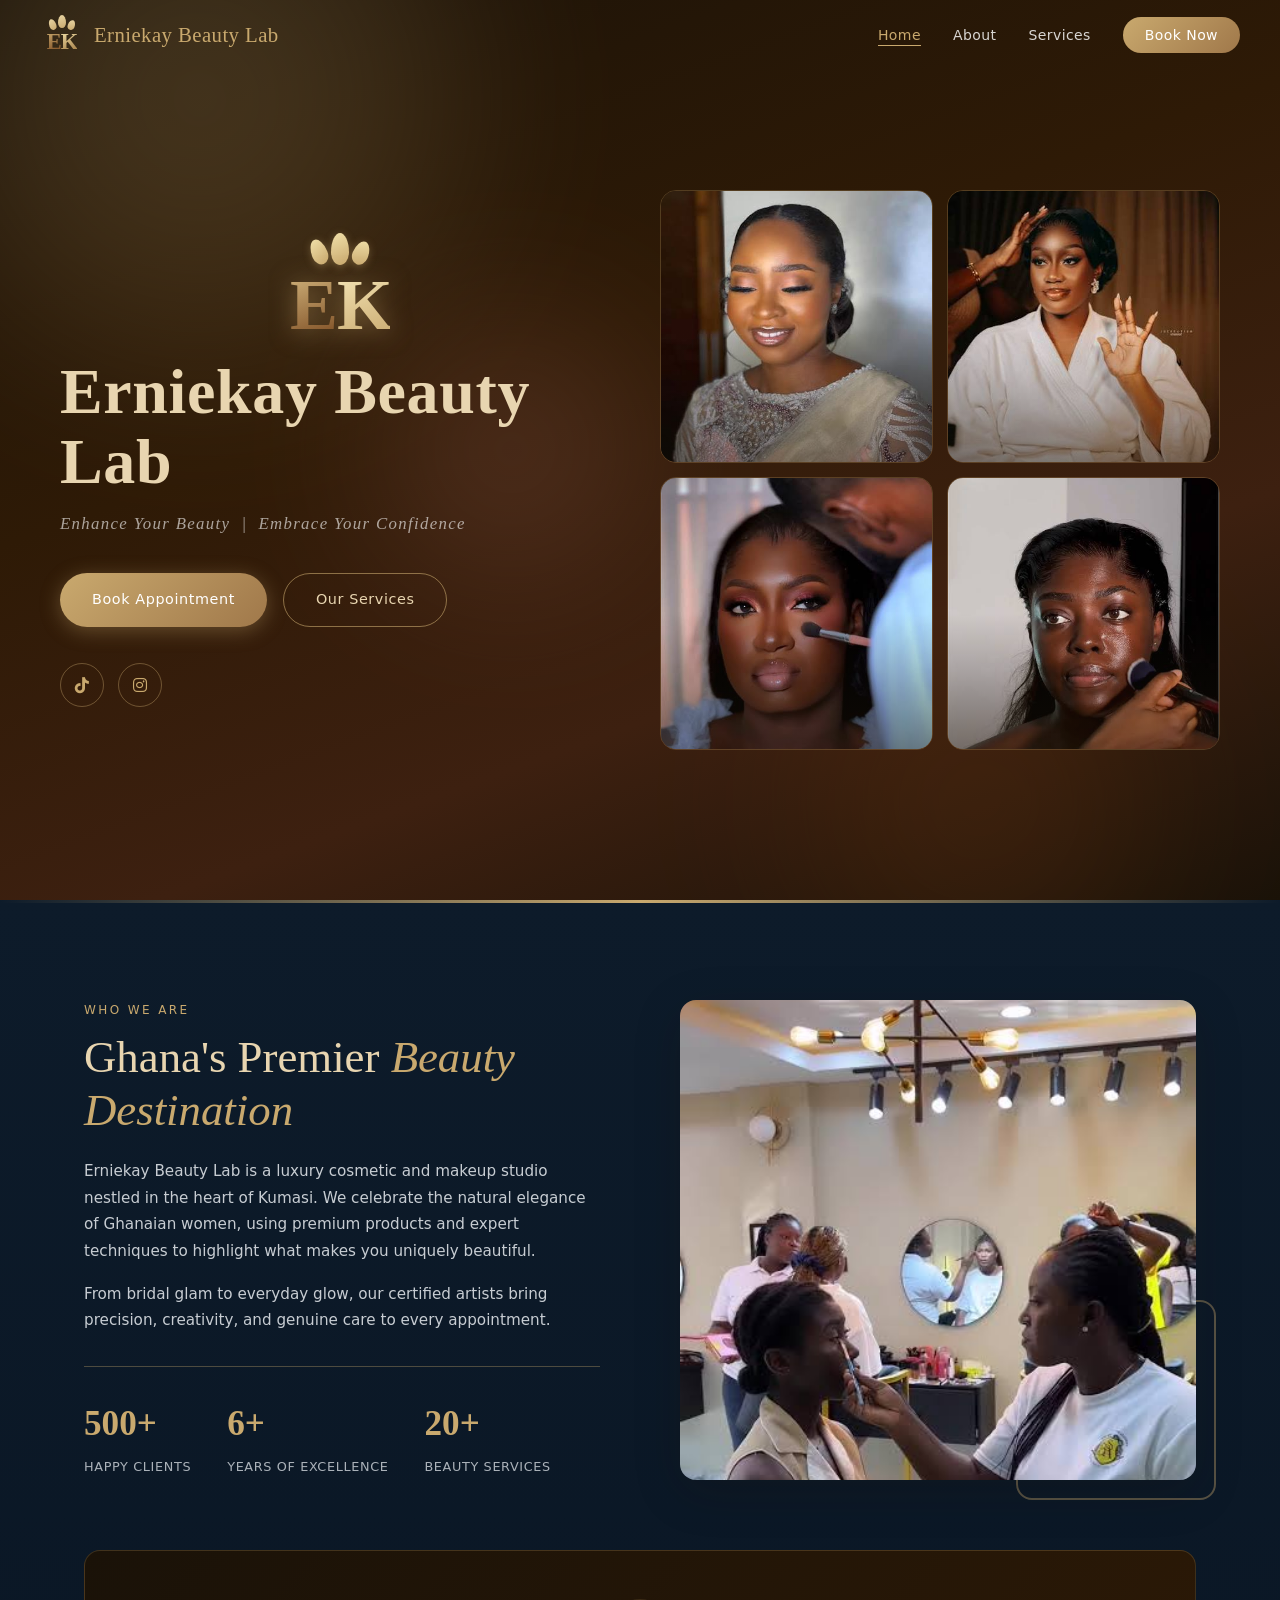
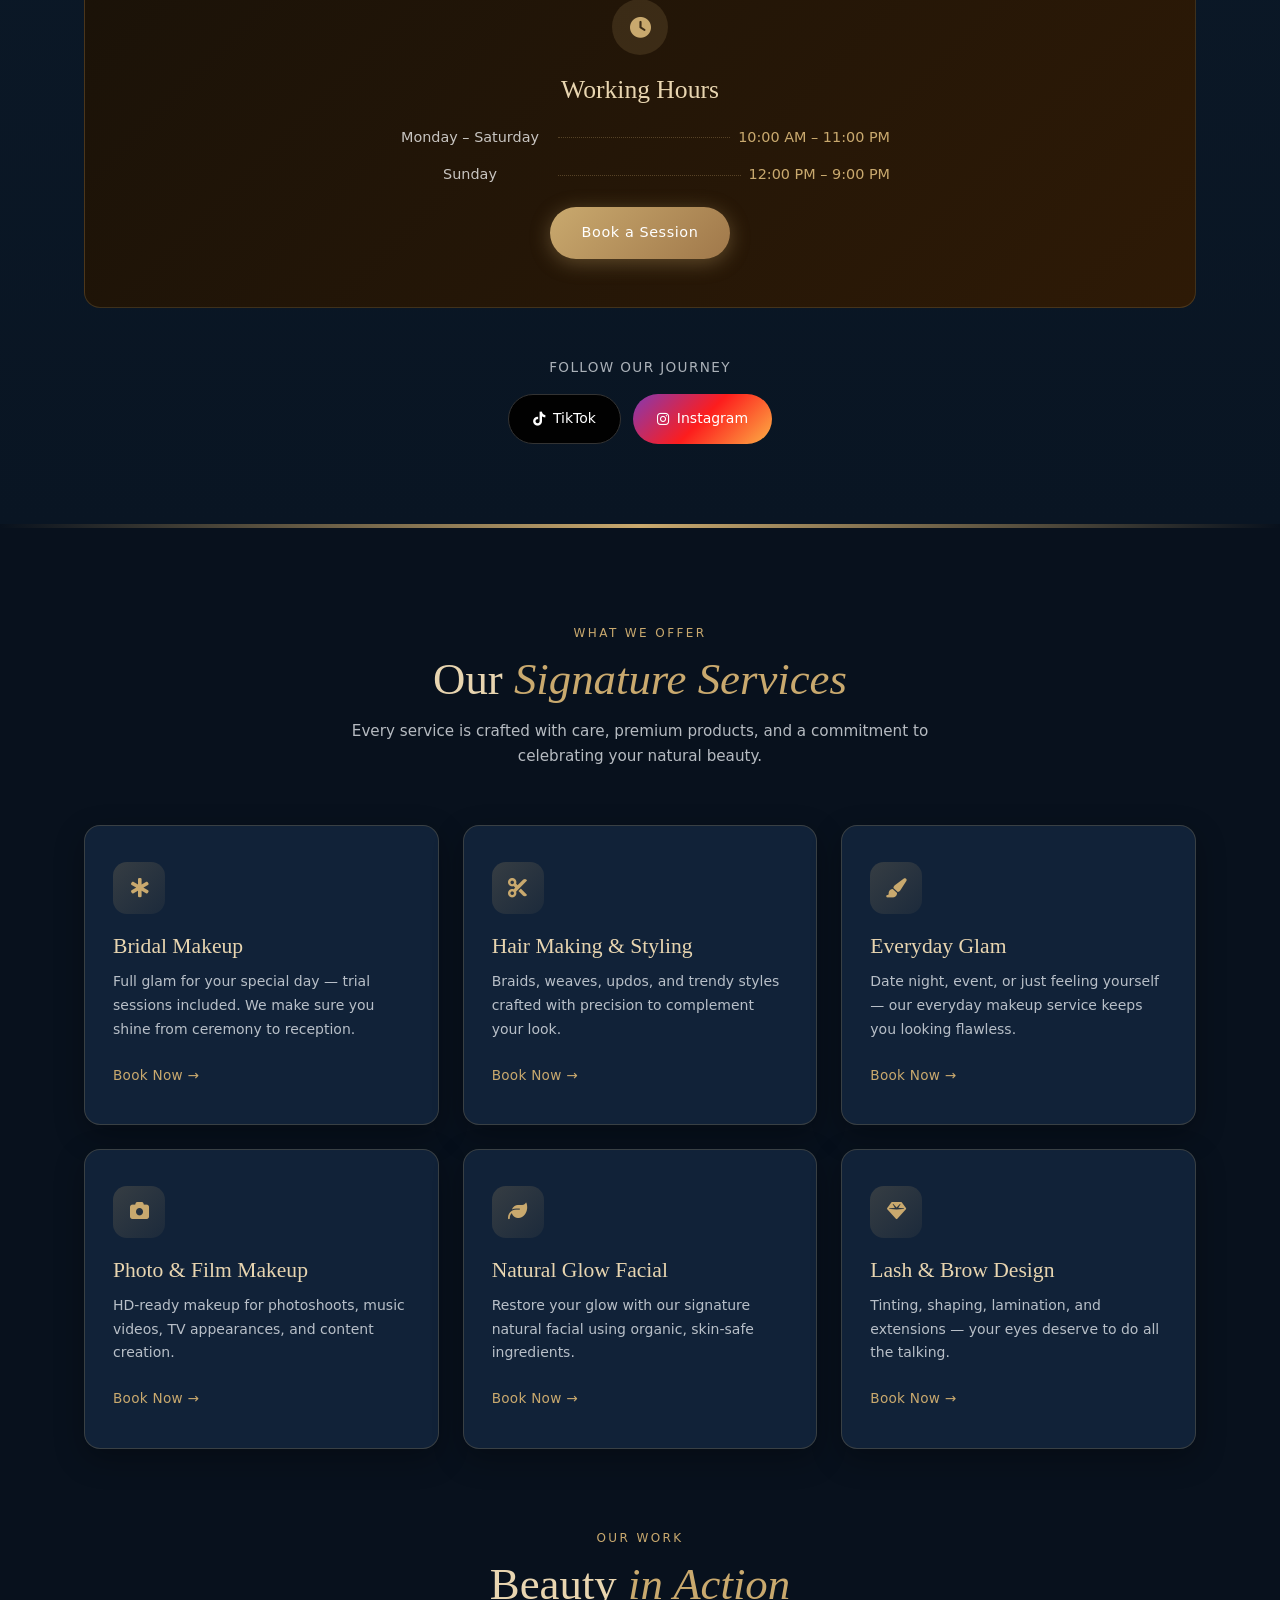
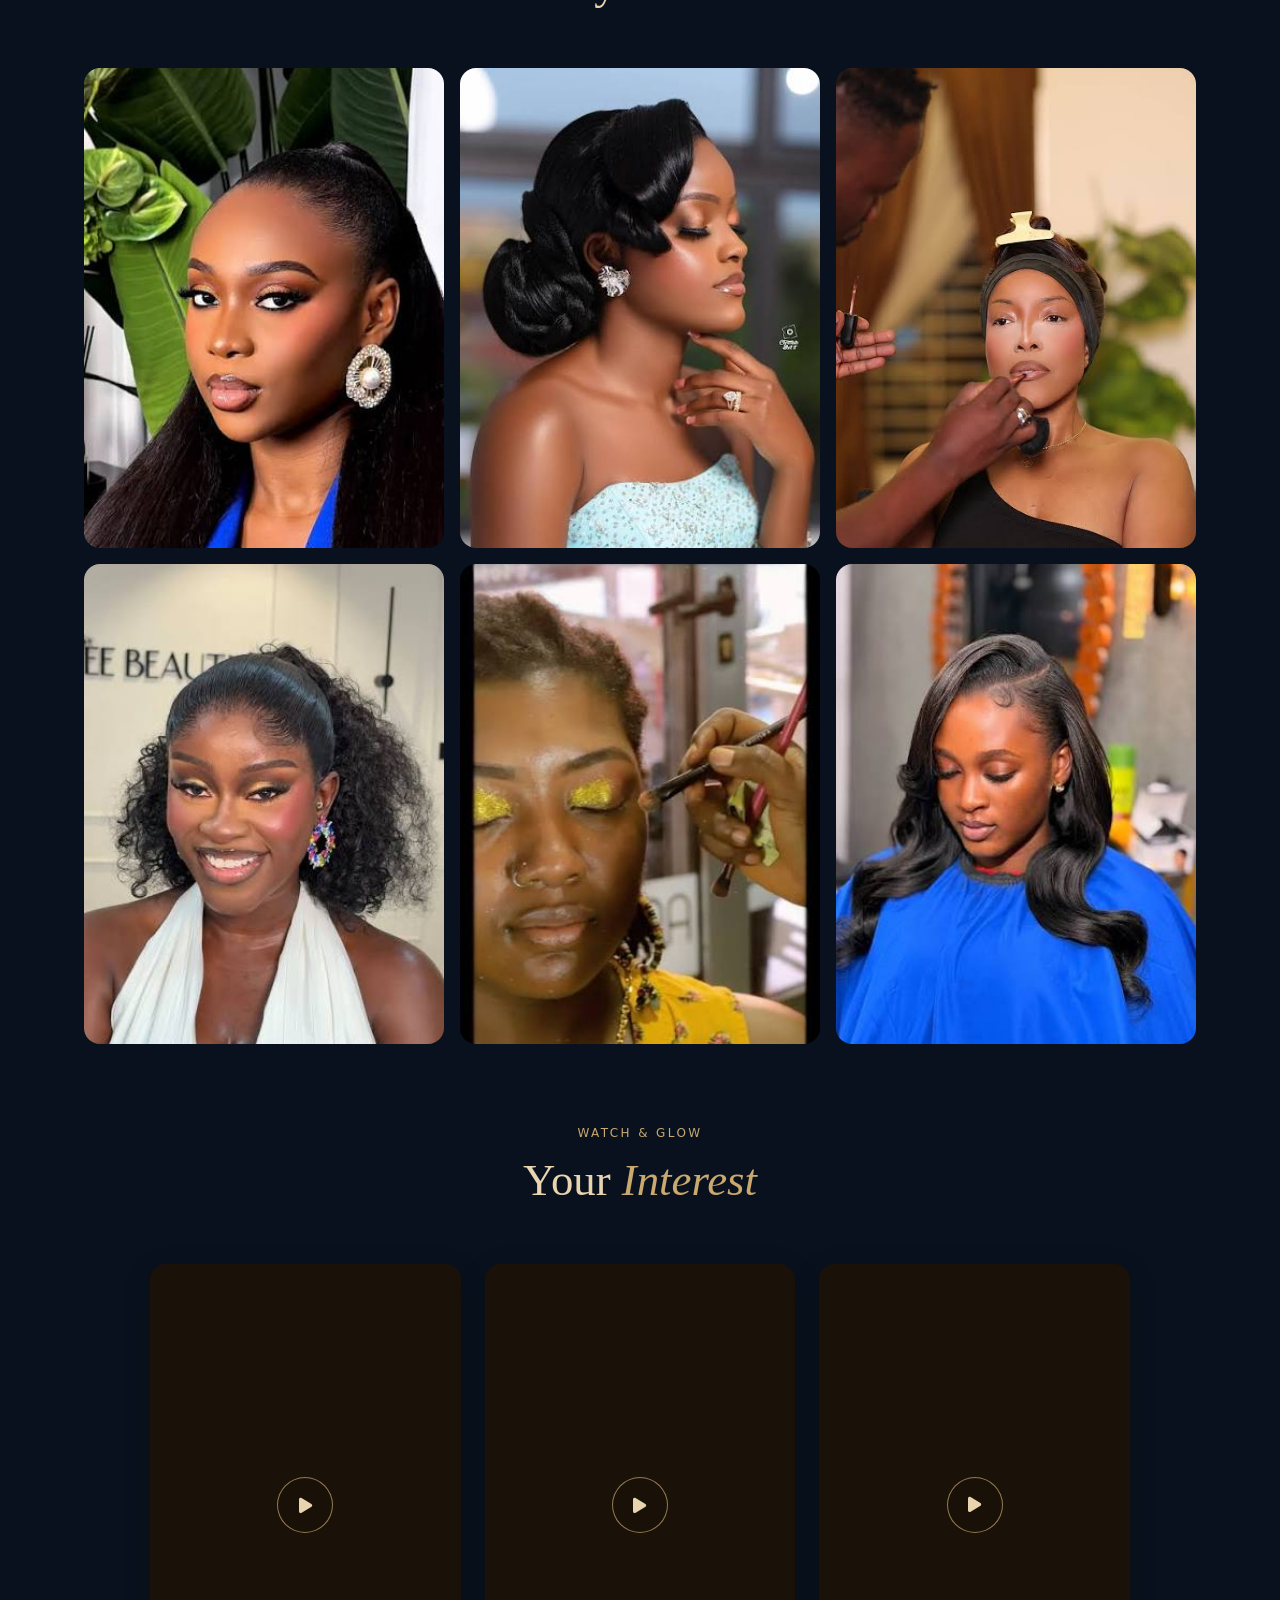
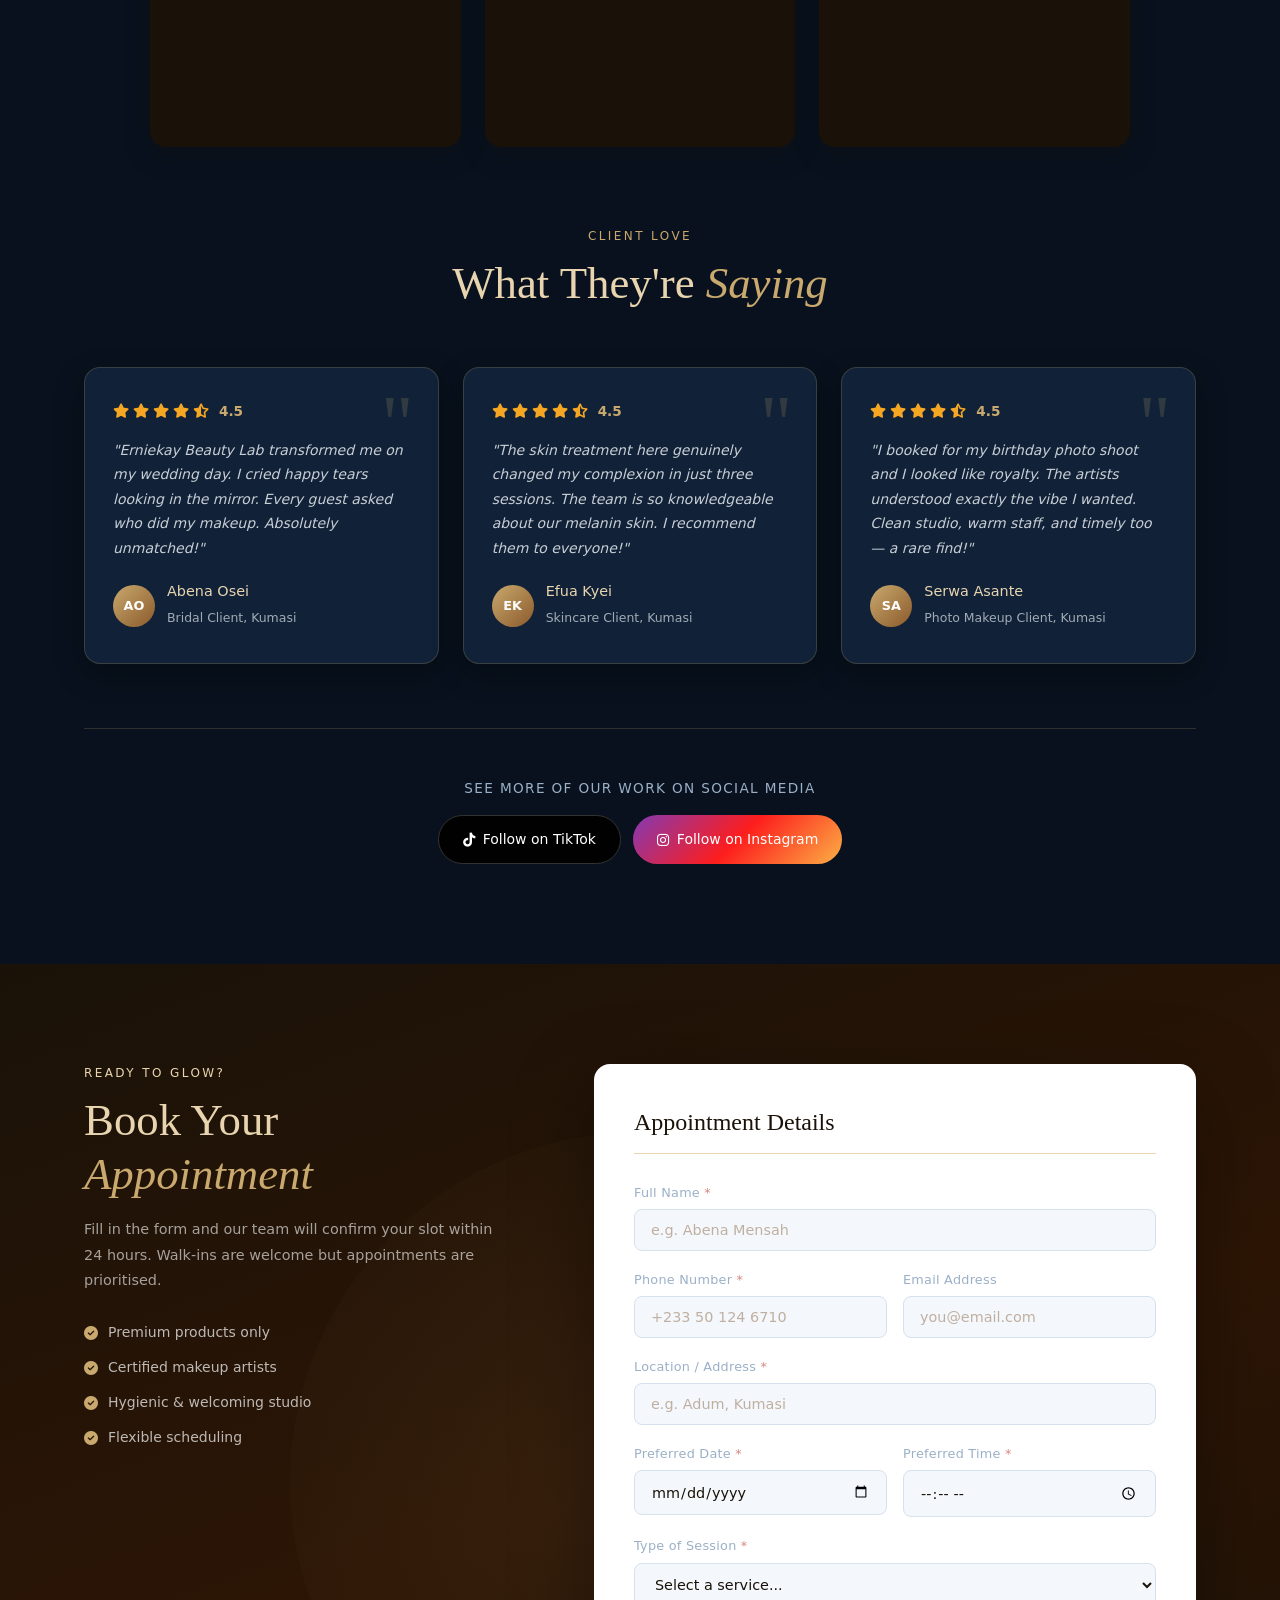
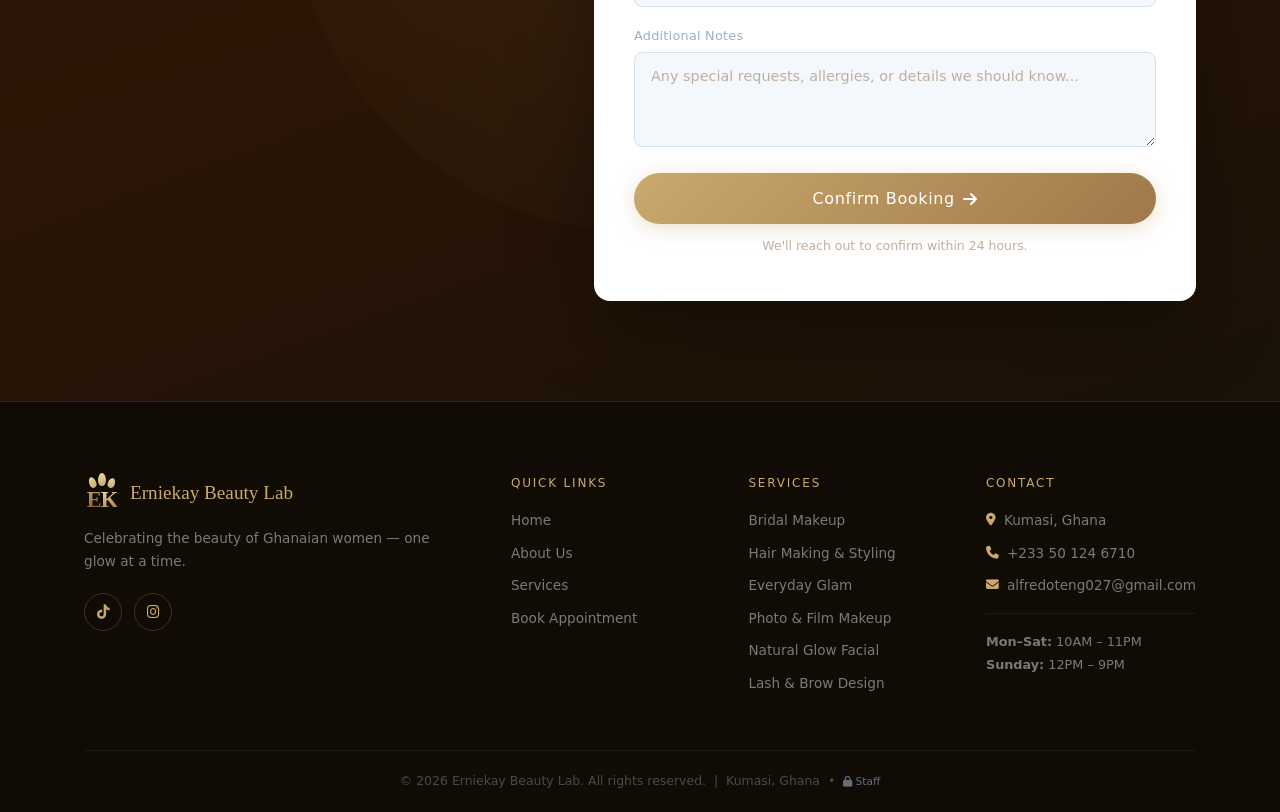
==== commit 8babd36c: "Update WhatsApp and phone number in index.html" ====
--- a/index.html
+++ b/index.html
@@ -345,7 +345,7 @@
         <div class="form-row">
           <div class="form-group">
             <label for="phone">Phone Number <span class="req">*</span></label>
-            <input type="tel" id="phone" name="phone" placeholder="+233 599 969 286" required/>
+            <input type="tel" id="phone" name="phone" placeholder="+233 50 124 6710" required/>
           </div>
           <div class="form-group">
             <label for="email">Email Address</label>
@@ -459,7 +459,7 @@
         <h4>Contact</h4>
         <ul>
           <li><i class="fas fa-map-marker-alt"></i> Kumasi, Ghana</li>
-          <li><i class="fas fa-phone"></i> +233 599 969 286</li>
+          <li><i class="fas fa-phone"></i> +233 50 124 6710</li>
           <li><i class="fas fa-envelope"></i> alfredoteng027@gmail.com</li>
         </ul>
         <div class="footer-hours">
@@ -477,6 +477,6 @@
   </div>
 </footer>
 
-<script src="script.js?v=2.1"></script>
+<script src="script.js?v=2.2"></script>
 </body>
 </html>
